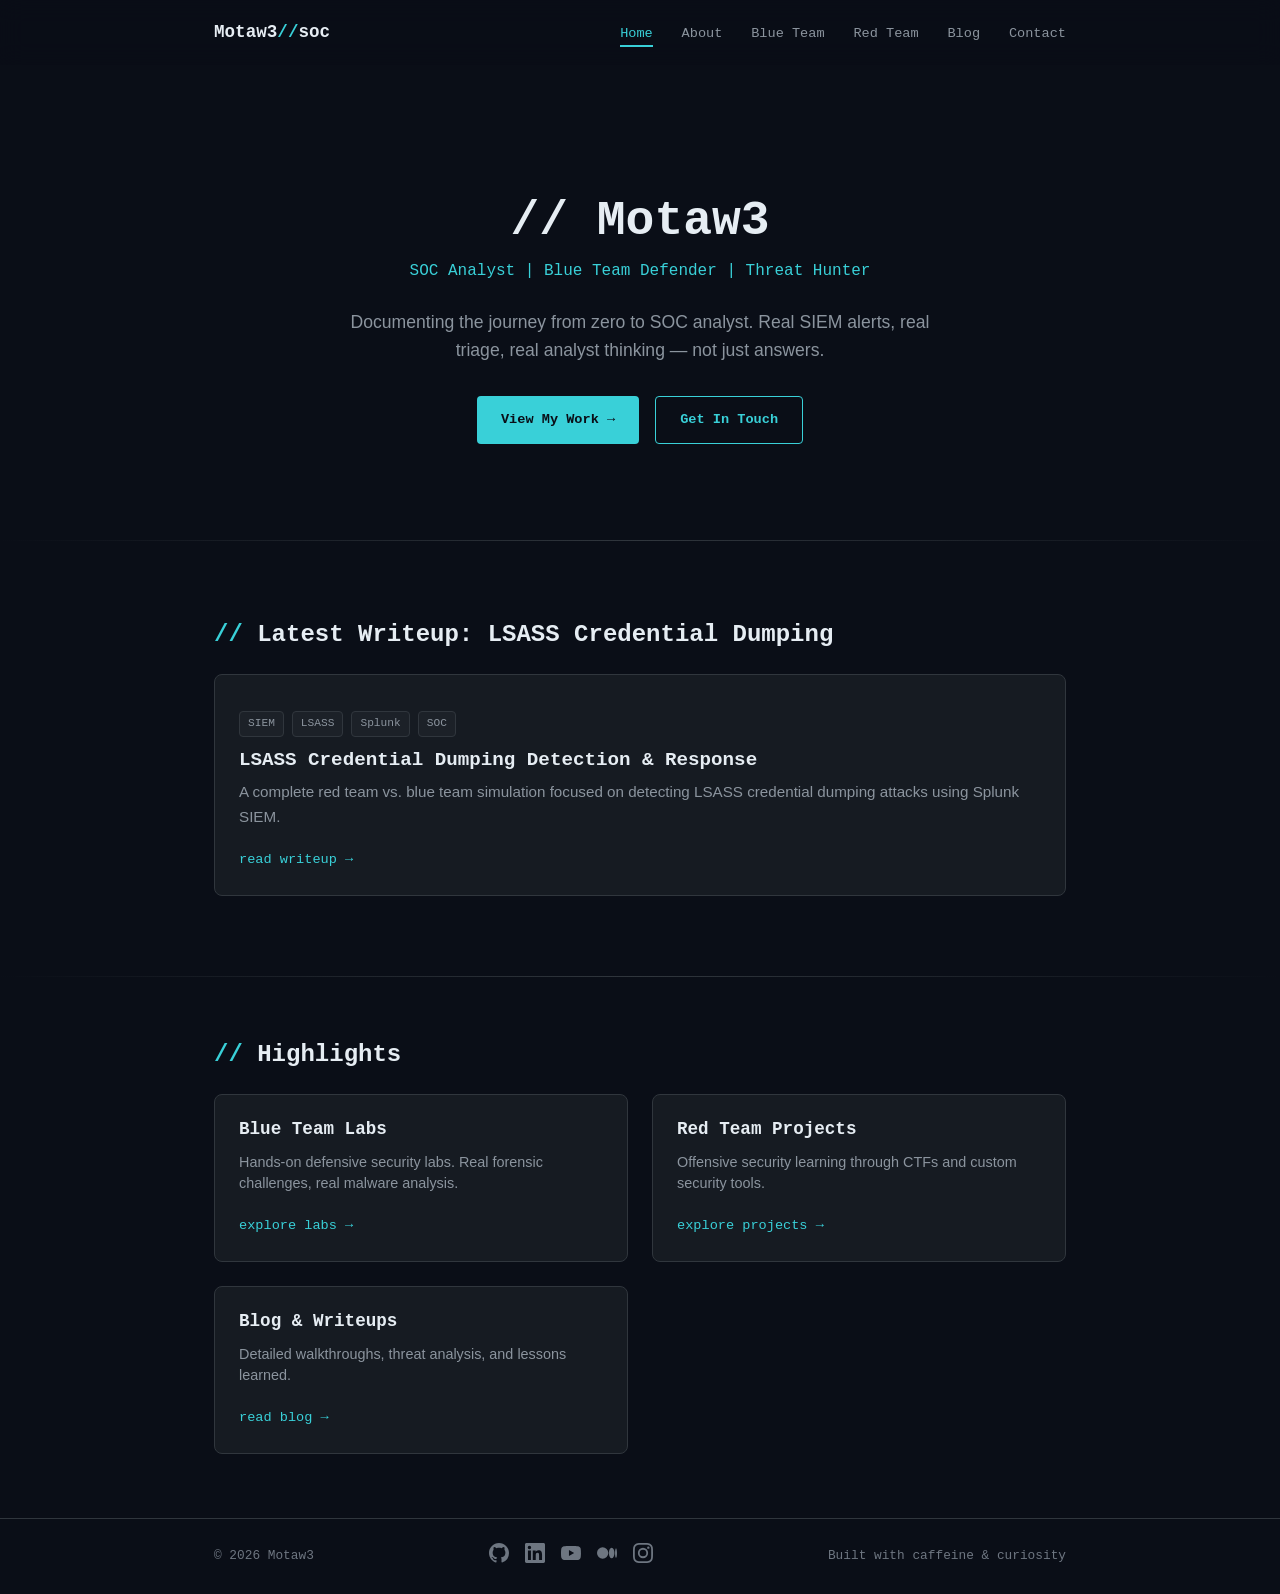
==== index.html @ b0d23095 "Update branding to // Motaw3 and add LSASS write-up" ====
<!DOCTYPE html>
<html lang="en">
<head>
    <meta charset="UTF-8">
    <meta name="viewport" content="width=device-width, initial-scale=1.0">
    <title>// Motaw3 // SOC Analyst</title>
    <meta name="description" content="SOC Analyst portfolio - Daily SIEM alert triage, blue team labs, and cybersecurity writeups.">
    <link rel="stylesheet" href="css/style.css">
    <link rel="icon" href="data:image/svg+xml,<svg xmlns='http://www.w3.org/2000/svg' viewBox='0 0 100 100'><text y='.9em' font-size='90'>🔒</text></svg>">
</head>
<body>
    <nav class="navbar">
        <div class="container">
            <a href="index.html" class="logo">Motaw3<span>//</span>soc</a>
            <div class="hamburger">
                <span></span>
                <span></span>
                <span></span>
            </div>
            <ul class="nav-links">
                <li><a href="index.html" class="active">Home</a></li>
                <li><a href="about.html">About</a></li>
                <li><a href="blue-team.html">Blue Team</a></li>
                <li><a href="red-team.html">Red Team</a></li>
                <li><a href="blog.html">Blog</a></li>
                <li><a href="contact.html">Contact</a></li>
            </ul>
        </div>
    </nav>

    <main>
        <section class="hero">
            <div class="container">
                <h1 class="mono">// Motaw3</h1>
                <p class="subtitle mono">SOC Analyst | Blue Team Defender | Threat Hunter</p>
                <p class="tagline">Documenting the journey from zero to SOC analyst. Real SIEM alerts, real triage, real analyst thinking — not just answers.</p>
                <div class="hero-cta">
                    <a href="blue-team.html" class="btn btn-primary">View My Work →</a>
                    <a href="contact.html" class="btn btn-outline">Get In Touch</a>
                </div>
            </div>
        </section>

        <div class="divider"></div>

        <section class="featured-section">
            <div class="container">
                <h2 class="section-title">Latest Writeup: LSASS Credential Dumping</h2>
                <div class="featured-card">
                    <div class="featured-content">
                        <div class="tags">
                            <span class="tag">SIEM</span>
                            <span class="tag">LSASS</span>
                            <span class="tag">Splunk</span>
                            <span class="tag">SOC</span>
                        </div>
                        <h3>LSASS Credential Dumping Detection & Response</h3>
                        <p>A complete red team vs. blue team simulation focused on detecting LSASS credential dumping attacks using Splunk SIEM.</p>
                        <a href="writeups/blue-team/lsass-dumping.html" class="read-more">read writeup →</a>
                    </div>
                </div>
            </div>
        </section>

        <div class="divider"></div>

        <section style="padding: 2rem 0;">
            <div class="container">
                <h2 class="section-title">Highlights</h2>
                <div class="card-grid">
                    <div class="card">
                        <h3 class="mono">Blue Team Labs</h3>
                        <p>Hands-on defensive security labs. Real forensic challenges, real malware analysis.</p>
                        <a href="blue-team.html" class="read-more">explore labs →</a>
                    </div>
                    <div class="card">
                        <h3 class="mono">Red Team Projects</h3>
                        <p>Offensive security learning through CTFs and custom security tools.</p>
                        <a href="red-team.html" class="read-more">explore projects →</a>
                    </div>
                    <div class="card">
                        <h3 class="mono">Blog & Writeups</h3>
                        <p>Detailed walkthroughs, threat analysis, and lessons learned.</p>
                        <a href="blog.html" class="read-more">read blog →</a>
                    </div>
                </div>
            </div>
        </section>
    </main>

    <footer class="footer">
        <div class="container">
            <span class="footer-text">© 2026 Motaw3</span>
            <div class="social-links">
                <a href="https://github.com/Khaledak74" target="_blank" rel="noopener" aria-label="GitHub">
                    <svg width="20" height="20" viewBox="0 0 24 24" fill="currentColor"><path d="M12 0C5.37 0 0 5.37 0 12c0 5.31 3.435 9.795 8.205 11.385.6.105.825-.255.825-.57 0-.285-.015-1.23-.015-2.235-3.015.555-3.795-.735-4.035-1.41-.135-.345-.72-1.41-1.23-1.695-.42-.225-1.02-.78-.015-.795.945-.015 1.62.87 1.845 1.23 1.08 1.815 2.805 1.305 3.495.99.105-.78.42-1.305.765-1.605-2.67-.3-5.46-1.335-5.46-5.925 0-1.305.465-2.385 1.23-3.225-.12-.3-.54-1.53.12-3.18 0 0 1.005-.315 3.3 1.23.96-.27 1.98-.405 3-.405s2.04.135 3 .405c2.295-1.56 3.3-1.23 3.3-1.23.66 1.65.24 2.88.12 3.18.765.84 1.23 1.905 1.23 3.225 0 4.605-2.805 5.625-5.475 5.925.435.375.81 1.095.81 2.22 0 1.605-.015 2.895-.015 3.3 0 .315.225.69.825.57A12.02 12.02 0 0024 12c0-6.63-5.37-12-12-12z"/></svg>
                </a>
                <a href="https://www.linkedin.com/in/khaled-motawea-0861b1265/" target="_blank" rel="noopener" aria-label="LinkedIn">
                    <svg width="20" height="20" viewBox="0 0 24 24" fill="currentColor"><path d="M20.447 20.452h-3.554v-5.569c0-1.328-.027-3.037-1.852-3.037-1.853 0-2.136 1.445-2.136 2.939v5.667H9.351V9h3.414v1.561h.046c.477-.9 1.637-1.85 3.37-1.85 3.601 0 4.267 2.37 4.267 5.455v6.286zM5.337 7.433a2.062 2.062 0 01-2.063-2.065 2.064 2.064 0 112.063 2.065zm1.782 13.019H3.555V9h3.564v11.452zM22.225 0H1.771C.792 0 0 .774 0 1.729v20.542C0 23.227.792 24 1.771 24h20.451C23.2 24 24 23.227 24 22.271V1.729C24 .774 23.2 0 22.222 0h.003z"/></svg>
                </a>
                <a href="https://www.youtube.com/@Kmotawea" target="_blank" rel="noopener" aria-label="YouTube">
                    <svg width="20" height="20" viewBox="0 0 24 24" fill="currentColor"><path d="M23.498 6.186a3.016 3.016 0 0 0-2.122-2.136C19.505 3.545 12 3.545 12 3.545s-7.505 0-9.377.505A3.017 3.017 0 0 0 .502 6.186C0 8.07 0 12 0 12s0 3.93.502 5.814a3.016 3.016 0 0 0 2.122 2.136c1.871.505 9.376.505 9.376.505s7.505 0 9.377-.505a3.015 3.015 0 0 0 2.122-2.136C24 15.93 24 12 24 12s0-3.93-.502-5.814zM9.545 15.568V8.432L15.818 12l-6.273 3.568z"/></svg>
                </a>
                <a href="https://medium.com/@motaweak226" target="_blank" rel="noopener" aria-label="Medium">
                    <svg width="20" height="20" viewBox="0 0 24 24" fill="currentColor"><path d="M13.54 12a6.8 6.8 0 0 1-6.77 6.82A6.8 6.8 0 0 1 0 12a6.8 6.8 0 0 1 6.77-6.82A6.8 6.8 0 0 1 13.54 12zM20.96 12c0 3.54-1.51 6.42-3.38 6.42s-3.38-2.88-3.38-6.42 1.51-6.42 3.38-6.42 3.38 2.88 3.38 6.42zM24 12c0 3.17-.53 5.75-1.19 5.75s-1.19-2.58-1.19-5.75.53-5.75 1.19-5.75S24 8.83 24 12z"/></svg>
                </a>
                <a href="https://www.instagram.com/kmotawea16" target="_blank" rel="noopener" aria-label="Instagram">
                    <svg width="20" height="20" viewBox="0 0 24 24" fill="currentColor"><path d="M12 2.163c3.204 0 3.584.012 4.85.07 1.17.054 1.805.249 2.227.412.56.216.96.474 1.38.894.42.42.678.82.894 1.38.163.422.358 1.057.412 2.227.058 1.266.07 1.646.07 4.85s-.012 3.584-.07 4.85c-.054 1.17-.249 1.805-.412 2.227-.216.56-.474.96-.894 1.38-.42.42-.82.678-1.38.894-.422.163-1.057.358-2.227.412-1.266.058-1.646.07-4.85.07s-3.584-.012-4.85-.07c-1.17-.054-1.805-.249-2.227-.412-.56-.216-.96-.474-1.38-.894-.42-.42-.678-.82-.894-1.38-.163-.422-.358-1.057-.412-2.227-.058-1.266-.07-1.646-.07-4.85s.012-3.584.07-4.85c.054-1.17.249-1.805.412-2.227.216-.56.474-.96.894-1.38.42-.42.82-.678 1.38-.894.422-.163 1.057-.358 2.227-.412 1.266-.058 1.646-.07 4.85-.07zM12 0C8.741 0 8.333.014 7.053.072 5.775.132 4.905.333 4.14.63c-.789.306-1.459.717-2.126 1.384S.935 3.35.63 4.14C.333 4.905.132 5.775.072 7.053.014 8.333 0 8.741 0 12s.014 3.667.072 4.947c.06 1.277.261 2.148.558 2.913.306.788.717 1.459 1.384 2.126s1.384 1.078 2.126 1.384c.766.296 1.636.499 2.913.558C8.333 23.986 8.741 24 12 24s3.667-.014 4.947-.072c1.277-.06 2.148-.262 2.913-.558.788-.306 1.459-.717 2.126-1.384s1.078-1.384 1.384-2.126c.296-.765.499-1.636.558-2.913.058-1.28.072-1.687.072-4.947s-.014-3.667-.072-4.947c-.06-1.277-.262-2.148-.558-2.913-.306-.788-.717-1.459-1.384-2.126s-1.384-1.078-2.126-1.384c-.765-.296-1.636-.499-2.913-.558C15.667.014 15.259 0 12 0zm0 5.838a6.162 6.162 0 100 12.324 6.162 6.162 0 000-12.324zM12 16a4 4 0 110-8 4 4 0 010 8zm6.406-11.845a1.44 1.44 0 100 2.881 1.44 1.44 0 000-2.881z"/></svg>
                </a>
            </div>
            <span class="footer-text">Built with caffeine & curiosity</span>
        </div>
    </footer>

    <script src="js/main.js"></script>
</body>
</html>
---- css/style.css ----
/* ============================================
   INKSEC-STYLE PORTFOLIO - DARK THEME
   ============================================ */

/* --- CSS Variables --- */
:root {
    --bg-primary: #0a0e17;
    --bg-secondary: #0d1117;
    --bg-card: #161b22;
    --bg-hover: #1c2128;
    --border-color: #30363d;
    --border-light: #21262d;
    --text-primary: #e6edf3;
    --text-secondary: #8b949e;
    --text-muted: #6e7681;
    --accent-cyan: #39d0d8;
    --accent-cyan-hover: #00d4aa;
    --accent-purple: #7c3aed;
    --accent-red: #f85149;
    --accent-green: #3fb950;
    --accent-yellow: #d29922;
    --font-body: -apple-system, BlinkMacSystemFont, "Segoe UI", Roboto, "Helvetica Neue", Arial, sans-serif;
    --font-mono: "JetBrains Mono", "Fira Code", "SF Mono", Monaco, "Cascadia Code", Consolas, monospace;
    --radius: 8px;
    --radius-sm: 4px;
    --transition: all 0.25s cubic-bezier(0.4, 0, 0.2, 1);
    --shadow: 0 4px 12px rgba(0, 0, 0, 0.4);
    --shadow-lg: 0 8px 24px rgba(0, 0, 0, 0.5);
}

/* --- Reset & Base --- */
*, *::before, *::after {
    margin: 0;
    padding: 0;
    box-sizing: border-box;
}

html {
    scroll-behavior: smooth;
    font-size: 16px;
}

body {
    font-family: var(--font-body);
    background-color: var(--bg-primary);
    color: var(--text-primary);
    line-height: 1.6;
    min-height: 100vh;
    display: flex;
    flex-direction: column;
    -webkit-font-smoothing: antialiased;
    -moz-osx-font-smoothing: grayscale;
}

a {
    color: var(--accent-cyan);
    text-decoration: none;
    transition: var(--transition);
}

a:hover {
    color: var(--accent-cyan-hover);
}

img {
    max-width: 100%;
    height: auto;
    display: block;
}

/* --- Typography --- */
h1, h2, h3, h4, h5, h6 {
    font-weight: 700;
    line-height: 1.2;
    color: var(--text-primary);
}

h1 { font-size: 2.5rem; }
h2 { font-size: 1.8rem; }
h3 { font-size: 1.4rem; }
h4 { font-size: 1.1rem; }

p {
    color: var(--text-secondary);
    margin-bottom: 1rem;
}

.mono {
    font-family: var(--font-mono);
}

.section-title {
    font-family: var(--font-mono);
    font-size: 1.5rem;
    margin-bottom: 1.5rem;
    color: var(--text-primary);
}

.section-title::before {
    content: "// ";
    color: var(--accent-cyan);
}

/* --- Layout --- */
.container {
    max-width: 900px;
    margin: 0 auto;
    padding: 0 1.5rem;
    width: 100%;
}

main {
    flex: 1;
    padding: 2rem 0;
}

/* --- Navigation --- */
.navbar {
    position: sticky;
    top: 0;
    z-index: 1000;
    background: rgba(10, 14, 23, 0.85);
    backdrop-filter: blur(12px);
    -webkit-backdrop-filter: blur(12px);
    border-bottom: 1px solid transparent;
    transition: var(--transition);
}

.navbar.scrolled {
    border-bottom-color: var(--border-color);
}

.navbar .container {
    display: flex;
    align-items: center;
    justify-content: space-between;
    height: 64px;
}

.logo {
    font-family: var(--font-mono);
    font-size: 1.1rem;
    font-weight: 600;
    color: var(--text-primary);
}

.logo span {
    color: var(--accent-cyan);
}

.nav-links {
    display: flex;
    gap: 1.8rem;
    list-style: none;
}

.nav-links a {
    font-family: var(--font-mono);
    font-size: 0.85rem;
    color: var(--text-secondary);
    position: relative;
    padding: 0.25rem 0;
}

.nav-links a::after {
    content: '';
    position: absolute;
    bottom: -2px;
    left: 0;
    width: 0;
    height: 2px;
    background: var(--accent-cyan);
    transition: var(--transition);
}

.nav-links a:hover,
.nav-links a.active {
    color: var(--accent-cyan);
}

.nav-links a:hover::after,
.nav-links a.active::after {
    width: 100%;
}

/* Mobile menu */
.hamburger {
    display: none;
    flex-direction: column;
    gap: 5px;
    cursor: pointer;
    padding: 5px;
}

.hamburger span {
    display: block;
    width: 24px;
    height: 2px;
    background: var(--text-primary);
    transition: var(--transition);
}

/* --- Hero Section --- */
.hero {
    padding: 6rem 0 4rem;
    text-align: center;
}

.hero h1 {
    font-family: var(--font-mono);
    font-size: 3rem;
    margin-bottom: 0.5rem;
}

.hero .subtitle {
    font-family: var(--font-mono);
    font-size: 1rem;
    color: var(--accent-cyan);
    margin-bottom: 1.5rem;
}

.hero .tagline {
    font-size: 1.1rem;
    color: var(--text-secondary);
    max-width: 600px;
    margin: 0 auto 2rem;
}

.hero-cta {
    display: flex;
    gap: 1rem;
    justify-content: center;
    flex-wrap: wrap;
}

.btn {
    display: inline-flex;
    align-items: center;
    gap: 0.5rem;
    padding: 0.75rem 1.5rem;
    border-radius: var(--radius-sm);
    font-family: var(--font-mono);
    font-size: 0.85rem;
    font-weight: 600;
    transition: var(--transition);
    cursor: pointer;
    border: none;
}

.btn-primary {
    background: var(--accent-cyan);
    color: var(--bg-primary);
}

.btn-primary:hover {
    background: var(--accent-cyan-hover);
    color: var(--bg-primary);
    transform: translateY(-2px);
    box-shadow: 0 4px 12px rgba(57, 208, 216, 0.3);
}

.btn-outline {
    background: transparent;
    color: var(--accent-cyan);
    border: 1px solid var(--accent-cyan);
}

.btn-outline:hover {
    background: rgba(57, 208, 216, 0.1);
    transform: translateY(-2px);
}

/* --- Cards --- */
.card-grid {
    display: grid;
    grid-template-columns: repeat(auto-fill, minmax(280px, 1fr));
    gap: 1.5rem;
}

.card {
    background: var(--bg-card);
    border: 1px solid var(--border-color);
    border-radius: var(--radius);
    padding: 1.5rem;
    transition: var(--transition);
    position: relative;
    overflow: hidden;
}

.card::before {
    content: '';
    position: absolute;
    top: 0;
    left: 0;
    width: 100%;
    height: 2px;
    background: linear-gradient(90deg, var(--accent-cyan), var(--accent-purple));
    opacity: 0;
    transition: var(--transition);
}

.card:hover {
    border-color: var(--border-light);
    transform: translateY(-4px);
    box-shadow: var(--shadow-lg);
}

.card:hover::before {
    opacity: 1;
}

.card h3 {
    font-family: var(--font-mono);
    font-size: 1.1rem;
    margin-bottom: 0.75rem;
}

.card p {
    font-size: 0.9rem;
    color: var(--text-secondary);
    margin-bottom: 1rem;
    line-height: 1.5;
}

/* --- Badges & Tags --- */
.badge {
    display: inline-flex;
    align-items: center;
    gap: 0.35rem;
    padding: 0.25rem 0.6rem;
    border-radius: 999px;
    font-family: var(--font-mono);
    font-size: 0.7rem;
    font-weight: 600;
    margin-bottom: 0.75rem;
}

.badge-locked {
    background: rgba(248, 81, 73, 0.15);
    color: var(--accent-red);
    border: 1px solid rgba(248, 81, 73, 0.3);
}

.badge-completed {
    background: rgba(63, 185, 80, 0.15);
    color: var(--accent-green);
    border: 1px solid rgba(63, 185, 80, 0.3);
}

.badge-active {
    background: rgba(57, 208, 216, 0.15);
    color: var(--accent-cyan);
    border: 1px solid rgba(57, 208, 216, 0.3);
}

.tags {
    display: flex;
    flex-wrap: wrap;
    gap: 0.5rem;
    margin: 0.75rem 0;
}

.tag {
    font-family: var(--font-mono);
    font-size: 0.7rem;
    padding: 0.2rem 0.5rem;
    background: var(--bg-hover);
    border: 1px solid var(--border-color);
    border-radius: var(--radius-sm);
    color: var(--text-secondary);
}

.tag:hover {
    border-color: var(--accent-purple);
    color: var(--accent-purple);
}

/* --- Links in cards --- */
.card-links {
    display: flex;
    flex-wrap: wrap;
    gap: 1rem;
    margin-top: 1rem;
    font-family: var(--font-mono);
    font-size: 0.8rem;
}

.card-links a {
    color: var(--text-muted);
}

.card-links a:hover {
    color: var(--accent-cyan);
}

.locked-note {
    font-family: var(--font-mono);
    font-size: 0.75rem;
    color: var(--text-muted);
    font-style: italic;
    margin-bottom: 0.75rem;
}

/* --- Featured Section --- */
.featured-section {
    padding: 3rem 0;
}

.featured-card {
    background: var(--bg-card);
    border: 1px solid var(--border-color);
    border-radius: var(--radius);
    overflow: hidden;
    transition: var(--transition);
}

.featured-card:hover {
    border-color: var(--border-light);
    box-shadow: var(--shadow-lg);
}

.featured-video {
    position: relative;
    width: 100%;
    aspect-ratio: 16 / 9;
    background: var(--bg-secondary);
    display: flex;
    align-items: center;
    justify-content: center;
}

.featured-video img {
    width: 100%;
    height: 100%;
    object-fit: cover;
    opacity: 0.7;
}

.play-overlay {
    position: absolute;
    width: 60px;
    height: 60px;
    background: rgba(57, 208, 216, 0.2);
    border: 2px solid var(--accent-cyan);
    border-radius: 50%;
    display: flex;
    align-items: center;
    justify-content: center;
    transition: var(--transition);
}

.play-overlay::after {
    content: '';
    width: 0;
    height: 0;
    border-left: 16px solid var(--accent-cyan);
    border-top: 10px solid transparent;
    border-bottom: 10px solid transparent;
    margin-left: 4px;
}

.featured-card:hover .play-overlay {
    background: rgba(57, 208, 216, 0.4);
    transform: scale(1.1);
}

.featured-content {
    padding: 1.5rem;
}

.featured-content h3 {
    font-family: var(--font-mono);
    font-size: 1.2rem;
    margin-bottom: 0.5rem;
}

.featured-content p {
    font-size: 0.95rem;
    margin-bottom: 1rem;
}

/* --- About Page --- */
.about-section {
    padding: 2rem 0;
}

.about-text {
    font-size: 1.05rem;
    line-height: 1.8;
    color: var(--text-secondary);
    margin-bottom: 2rem;
}

.skills-grid {
    display: grid;
    grid-template-columns: repeat(auto-fill, minmax(200px, 1fr));
    gap: 1rem;
    margin: 1.5rem 0;
}

.skill-item {
    display: flex;
    align-items: center;
    gap: 0.75rem;
    padding: 0.75rem 1rem;
    background: var(--bg-card);
    border: 1px solid var(--border-color);
    border-radius: var(--radius-sm);
    font-family: var(--font-mono);
    font-size: 0.85rem;
    transition: var(--transition);
}

.skill-item:hover {
    border-color: var(--accent-cyan);
    background: var(--bg-hover);
}

.skill-item::before {
    content: '>';
    color: var(--accent-cyan);
    font-weight: bold;
}

.cert-grid {
    display: grid;
    grid-template-columns: repeat(auto-fill, minmax(250px, 1fr));
    gap: 1rem;
    margin: 1.5rem 0;
}

.cert-card {
    background: var(--bg-card);
    border: 1px solid var(--border-color);
    border-radius: var(--radius);
    padding: 1.25rem;
    display: flex;
    align-items: center;
    gap: 1rem;
    transition: var(--transition);
}

.cert-card:hover {
    border-color: var(--accent-cyan);
}

.cert-icon {
    width: 48px;
    height: 48px;
    background: rgba(57, 208, 216, 0.1);
    border-radius: var(--radius-sm);
    display: flex;
    align-items: center;
    justify-content: center;
    font-size: 1.5rem;
    flex-shrink: 0;
}

.cert-info h4 {
    font-size: 0.95rem;
    margin-bottom: 0.25rem;
}

.cert-info span {
    font-family: var(--font-mono);
    font-size: 0.75rem;
    color: var(--text-muted);
}

/* --- Blog Page --- */
.blog-list {
    display: flex;
    flex-direction: column;
    gap: 1.5rem;
}

.blog-item {
    background: var(--bg-card);
    border: 1px solid var(--border-color);
    border-radius: var(--radius);
    padding: 1.5rem;
    transition: var(--transition);
}

.blog-item:hover {
    border-color: var(--border-light);
    transform: translateX(4px);
}

.blog-date {
    font-family: var(--font-mono);
    font-size: 0.8rem;
    color: var(--text-muted);
    margin-bottom: 0.5rem;
}

.blog-item h3 {
    font-family: var(--font-mono);
    font-size: 1.15rem;
    margin-bottom: 0.5rem;
}

.blog-item h3 a {
    color: var(--text-primary);
}

.blog-item h3 a:hover {
    color: var(--accent-cyan);
}

.blog-excerpt {
    font-size: 0.95rem;
    color: var(--text-secondary);
    margin-bottom: 0.75rem;
}

.read-more {
    font-family: var(--font-mono);
    font-size: 0.85rem;
    color: var(--accent-cyan);
}

.read-more:hover {
    text-decoration: underline;
}

/* --- Contact Page --- */
.contact-section {
    padding: 2rem 0;
}

.contact-intro {
    font-size: 1.1rem;
    color: var(--text-secondary);
    margin-bottom: 2rem;
}

.contact-methods {
    display: grid;
    grid-template-columns: repeat(auto-fill, minmax(200px, 1fr));
    gap: 1rem;
    margin-bottom: 2.5rem;
}

.contact-method {
    background: var(--bg-card);
    border: 1px solid var(--border-color);
    border-radius: var(--radius);
    padding: 1.25rem;
    text-align: center;
    transition: var(--transition);
}

.contact-method:hover {
    border-color: var(--accent-cyan);
    transform: translateY(-2px);
}

.contact-method .icon {
    font-size: 1.5rem;
    margin-bottom: 0.5rem;
}

.contact-method h4 {
    font-family: var(--font-mono);
    font-size: 0.9rem;
    margin-bottom: 0.25rem;
}

.contact-method a {
    font-family: var(--font-mono);
    font-size: 0.8rem;
    color: var(--text-muted);
}

.contact-method a:hover {
    color: var(--accent-cyan);
}

/* Contact Form */
.contact-form {
    background: var(--bg-card);
    border: 1px solid var(--border-color);
    border-radius: var(--radius);
    padding: 2rem;
    max-width: 600px;
}

.form-group {
    margin-bottom: 1.25rem;
}

.form-group label {
    display: block;
    font-family: var(--font-mono);
    font-size: 0.85rem;
    color: var(--text-secondary);
    margin-bottom: 0.5rem;
}

.form-group input,
.form-group textarea {
    width: 100%;
    padding: 0.75rem 1rem;
    background: var(--bg-primary);
    border: 1px solid var(--border-color);
    border-radius: var(--radius-sm);
    color: var(--text-primary);
    font-family: var(--font-body);
    font-size: 0.95rem;
    transition: var(--transition);
}

.form-group input:focus,
.form-group textarea:focus {
    outline: none;
    border-color: var(--accent-cyan);
    box-shadow: 0 0 0 3px rgba(57, 208, 216, 0.1);
}

.form-group textarea {
    min-height: 120px;
    resize: vertical;
}

/* --- Footer --- */
.footer {
    border-top: 1px solid var(--border-color);
    padding: 1.5rem 0;
    margin-top: auto;
}

.footer .container {
    display: flex;
    align-items: center;
    justify-content: space-between;
    flex-wrap: wrap;
    gap: 1rem;
}

.footer-text {
    font-family: var(--font-mono);
    font-size: 0.8rem;
    color: var(--text-muted);
}

.social-links {
    display: flex;
    gap: 1rem;
}

.social-links a {
    color: var(--text-muted);
    transition: var(--transition);
}

.social-links a:hover {
    color: var(--accent-cyan);
    transform: translateY(-2px);
}

/* --- Divider --- */
.divider {
    height: 1px;
    background: linear-gradient(90deg, transparent, var(--border-color), transparent);
    margin: 2rem 0;
}

/* --- Scrollbar --- */
::-webkit-scrollbar {
    width: 8px;
}

::-webkit-scrollbar-track {
    background: var(--bg-primary);
}

::-webkit-scrollbar-thumb {
    background: var(--border-color);
    border-radius: 4px;
}

::-webkit-scrollbar-thumb:hover {
    background: var(--text-muted);
}

/* --- Selection --- */
::selection {
    background: rgba(57, 208, 216, 0.3);
    color: var(--text-primary);
}

/* --- Responsive --- */
@media (max-width: 768px) {
    .nav-links {
        display: none;
        position: absolute;
        top: 64px;
        left: 0;
        right: 0;
        background: var(--bg-primary);
        flex-direction: column;
        padding: 1rem 1.5rem;
        border-bottom: 1px solid var(--border-color);
        gap: 1rem;
    }

    .nav-links.active {
        display: flex;
    }

    .hamburger {
        display: flex;
    }

    .hero h1 {
        font-size: 2rem;
    }

    .hero .subtitle {
        font-size: 0.85rem;
    }

    .card-grid {
        grid-template-columns: 1fr;
    }

    .skills-grid,
    .cert-grid,
    .contact-methods {
        grid-template-columns: 1fr;
    }

    .footer .container {
        flex-direction: column;
        text-align: center;
    }
}

@media (max-width: 480px) {
    .container {
        padding: 0 1rem;
    }

    .hero {
        padding: 4rem 0 2rem;
    }

    .hero h1 {
        font-size: 1.6rem;
    }

    .btn {
        width: 100%;
        justify-content: center;
    }
}

/* --- Cyber Enhancements --- */
.contact-icon-link {
    transition: var(--transition);
    padding: 1rem;
    border-radius: var(--radius);
    border: 1px solid transparent;
}

.contact-icon-link:hover {
    background: var(--bg-hover);
    border-color: var(--accent-cyan);
    transform: translateY(-5px);
    box-shadow: 0 0 15px var(--accent-cyan);
}

.post-header {
    text-align: center;
    padding: 4rem 0 2rem;
}

.post-meta {
    color: var(--text-muted);
    font-size: 0.9rem;
    margin-top: 1rem;
}

.post-content h2 {
    margin: 2rem 0 1rem;
    color: var(--accent-cyan);
    font-family: var(--font-mono);
}

.post-content h2::before {
    content: "# ";
}

.post-content p {
    margin-bottom: 1.5rem;
    font-size: 1.05rem;
}

.post-content ul {
    margin-bottom: 1.5rem;
    padding-left: 1.5rem;
    color: var(--text-secondary);
}

.post-content li {
    margin-bottom: 0.5rem;
}

.post-content table {
    width: 100%;
    border-collapse: collapse;
    margin: 2rem 0;
    font-family: var(--font-mono);
    font-size: 0.9rem;
}

.post-content th, .post-content td {
    border: 1px solid var(--border-color);
    padding: 0.75rem;
    text-align: left;
}

.post-content th {
    background: var(--bg-secondary);
    color: var(--accent-cyan);
}

.post-content pre {
    background: #000;
    padding: 1.5rem;
    border-radius: var(--radius);
    border: 1px solid var(--border-color);
    overflow-x: auto;
    margin: 1.5rem 0;
}

.post-content code {
    font-family: var(--font-mono);
    color: var(--accent-green);
}
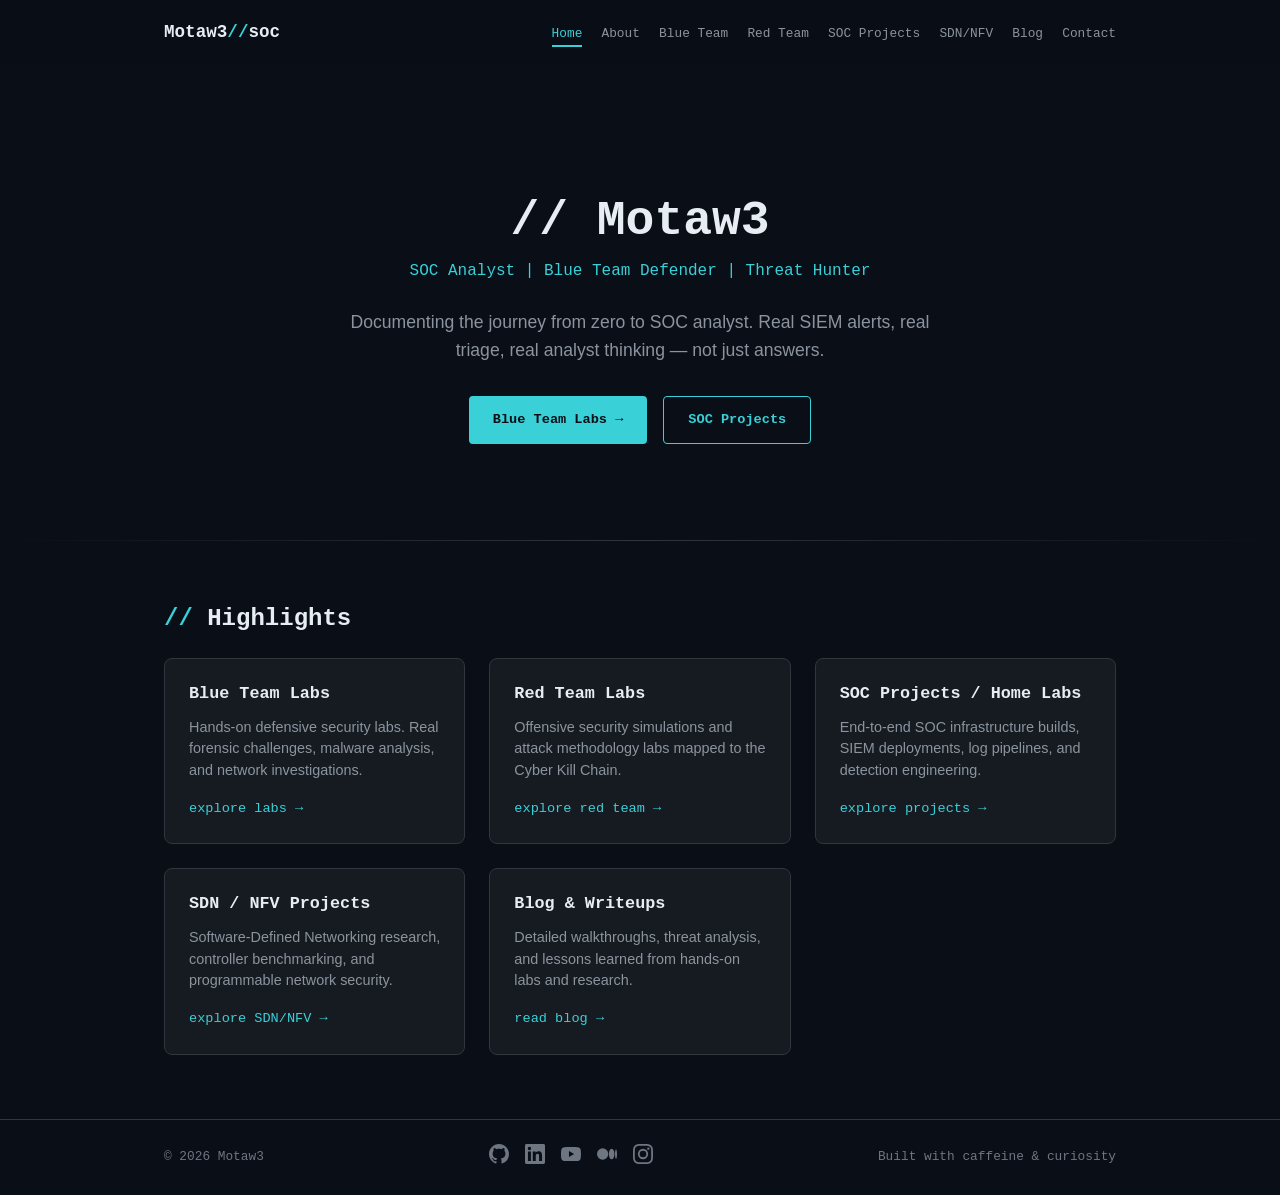
==== commit b483d808: "Add remaining site files: index, about, contact, blog, styles, scripts, SDN-NFV" ====
--- a/index.html
+++ b/index.html
@@ -4,8 +4,8 @@
     <meta charset="UTF-8">
     <meta name="viewport" content="width=device-width, initial-scale=1.0">
     <title>// Motaw3 // SOC Analyst</title>
-    <meta name="description" content="SOC Analyst portfolio - Daily SIEM alert triage, blue team labs, and cybersecurity writeups.">
-    <link rel="stylesheet" href="css/style.css">
+    <meta name="description" content="SOC Analyst portfolio - Blue team labs, red team projects, SOC home labs, SDN/NFV research, and cybersecurity writeups.">
+    <link rel="stylesheet" href="style.css">
     <link rel="icon" href="data:image/svg+xml,<svg xmlns='http://www.w3.org/2000/svg' viewBox='0 0 100 100'><text y='.9em' font-size='90'>🔒</text></svg>">
 </head>
 <body>
@@ -18,10 +18,12 @@
                 <span></span>
             </div>
             <ul class="nav-links">
-                <li><a href="index.html" class="active">Home</a></li>
+                <li><a href="index.html">Home</a></li>
                 <li><a href="about.html">About</a></li>
                 <li><a href="blue-team.html">Blue Team</a></li>
                 <li><a href="red-team.html">Red Team</a></li>
+                <li><a href="soc-projects.html">SOC Projects</a></li>
+                <li><a href="sdn-nfv.html">SDN/NFV</a></li>
                 <li><a href="blog.html">Blog</a></li>
                 <li><a href="contact.html">Contact</a></li>
             </ul>
@@ -35,29 +37,8 @@
                 <p class="subtitle mono">SOC Analyst | Blue Team Defender | Threat Hunter</p>
                 <p class="tagline">Documenting the journey from zero to SOC analyst. Real SIEM alerts, real triage, real analyst thinking — not just answers.</p>
                 <div class="hero-cta">
-                    <a href="blue-team.html" class="btn btn-primary">View My Work →</a>
-                    <a href="contact.html" class="btn btn-outline">Get In Touch</a>
-                </div>
-            </div>
-        </section>
-
-        <div class="divider"></div>
-
-        <section class="featured-section">
-            <div class="container">
-                <h2 class="section-title">Latest Writeup: LSASS Credential Dumping</h2>
-                <div class="featured-card">
-                    <div class="featured-content">
-                        <div class="tags">
-                            <span class="tag">SIEM</span>
-                            <span class="tag">LSASS</span>
-                            <span class="tag">Splunk</span>
-                            <span class="tag">SOC</span>
-                        </div>
-                        <h3>LSASS Credential Dumping Detection & Response</h3>
-                        <p>A complete red team vs. blue team simulation focused on detecting LSASS credential dumping attacks using Splunk SIEM.</p>
-                        <a href="writeups/blue-team/lsass-dumping.html" class="read-more">read writeup →</a>
-                    </div>
+                    <a href="blue-team.html" class="btn btn-primary">Blue Team Labs →</a>
+                    <a href="soc-projects.html" class="btn btn-outline">SOC Projects</a>
                 </div>
             </div>
         </section>
@@ -70,17 +51,27 @@
                 <div class="card-grid">
                     <div class="card">
                         <h3 class="mono">Blue Team Labs</h3>
-                        <p>Hands-on defensive security labs. Real forensic challenges, real malware analysis.</p>
+                        <p>Hands-on defensive security labs. Real forensic challenges, malware analysis, and network investigations.</p>
                         <a href="blue-team.html" class="read-more">explore labs →</a>
                     </div>
                     <div class="card">
-                        <h3 class="mono">Red Team Projects</h3>
-                        <p>Offensive security learning through CTFs and custom security tools.</p>
-                        <a href="red-team.html" class="read-more">explore projects →</a>
+                        <h3 class="mono">Red Team Labs</h3>
+                        <p>Offensive security simulations and attack methodology labs mapped to the Cyber Kill Chain.</p>
+                        <a href="red-team.html" class="read-more">explore red team →</a>
+                    </div>
+                    <div class="card">
+                        <h3 class="mono">SOC Projects / Home Labs</h3>
+                        <p>End-to-end SOC infrastructure builds, SIEM deployments, log pipelines, and detection engineering.</p>
+                        <a href="soc-projects.html" class="read-more">explore projects →</a>
+                    </div>
+                    <div class="card">
+                        <h3 class="mono">SDN / NFV Projects</h3>
+                        <p>Software-Defined Networking research, controller benchmarking, and programmable network security.</p>
+                        <a href="sdn-nfv.html" class="read-more">explore SDN/NFV →</a>
                     </div>
                     <div class="card">
                         <h3 class="mono">Blog & Writeups</h3>
-                        <p>Detailed walkthroughs, threat analysis, and lessons learned.</p>
+                        <p>Detailed walkthroughs, threat analysis, and lessons learned from hands-on labs and research.</p>
                         <a href="blog.html" class="read-more">read blog →</a>
                     </div>
                 </div>
@@ -112,6 +103,6 @@
         </div>
     </footer>
 
-    <script src="js/main.js"></script>
+    <script src="main.js"></script>
 </body>
-</html>
+</html>
--- a/style.css
+++ b/style.css
@@ -0,0 +1,1074 @@
+/* ============================================
+   INKSEC-STYLE PORTFOLIO - DARK THEME
+   ============================================ */
+
+/* --- CSS Variables --- */
+:root {
+    --bg-primary: #0a0e17;
+    --bg-secondary: #0d1117;
+    --bg-card: #161b22;
+    --bg-hover: #1c2128;
+    --border-color: #30363d;
+    --border-light: #21262d;
+    --text-primary: #e6edf3;
+    --text-secondary: #8b949e;
+    --text-muted: #6e7681;
+    --accent-cyan: #39d0d8;
+    --accent-cyan-hover: #00d4aa;
+    --accent-purple: #7c3aed;
+    --accent-red: #f85149;
+    --accent-red-glow: rgba(248, 81, 73, 0.3);
+    --accent-green: #3fb950;
+    --accent-yellow: #d29922;
+    --font-body: -apple-system, BlinkMacSystemFont, "Segoe UI", Roboto, "Helvetica Neue", Arial, sans-serif;
+    --font-mono: "JetBrains Mono", "Fira Code", "SF Mono", Monaco, "Cascadia Code", Consolas, monospace;
+    --radius: 8px;
+    --radius-sm: 4px;
+    --transition: all 0.25s cubic-bezier(0.4, 0, 0.2, 1);
+    --shadow: 0 4px 12px rgba(0, 0, 0, 0.4);
+    --shadow-lg: 0 8px 24px rgba(0, 0, 0, 0.5);
+}
+
+/* --- Reset & Base --- */
+*, *::before, *::after {
+    margin: 0;
+    padding: 0;
+    box-sizing: border-box;
+}
+
+html {
+    scroll-behavior: smooth;
+    font-size: 16px;
+}
+
+body {
+    font-family: var(--font-body);
+    background-color: var(--bg-primary);
+    color: var(--text-primary);
+    line-height: 1.6;
+    min-height: 100vh;
+    display: flex;
+    flex-direction: column;
+    -webkit-font-smoothing: antialiased;
+    -moz-osx-font-smoothing: grayscale;
+}
+
+a {
+    color: var(--accent-cyan);
+    text-decoration: none;
+    transition: var(--transition);
+}
+
+a:hover {
+    color: var(--accent-cyan-hover);
+}
+
+img {
+    max-width: 100%;
+    height: auto;
+    display: block;
+}
+
+/* --- Typography --- */
+h1, h2, h3, h4, h5, h6 {
+    font-weight: 700;
+    line-height: 1.2;
+    color: var(--text-primary);
+}
+
+h1 { font-size: 2.5rem; }
+h2 { font-size: 1.8rem; }
+h3 { font-size: 1.4rem; }
+h4 { font-size: 1.1rem; }
+
+p {
+    color: var(--text-secondary);
+    margin-bottom: 1rem;
+}
+
+.mono {
+    font-family: var(--font-mono);
+}
+
+.section-title {
+    font-family: var(--font-mono);
+    font-size: 1.5rem;
+    margin-bottom: 1.5rem;
+    color: var(--text-primary);
+}
+
+.section-title::before {
+    content: "// ";
+    color: var(--accent-cyan);
+}
+
+/* --- Layout --- */
+.container {
+    max-width: 1000px;
+    margin: 0 auto;
+    padding: 0 1.5rem;
+    width: 100%;
+}
+
+main {
+    flex: 1;
+    padding: 2rem 0;
+}
+
+/* --- Navigation --- */
+.navbar {
+    position: sticky;
+    top: 0;
+    z-index: 1000;
+    background: rgba(10, 14, 23, 0.95);
+    backdrop-filter: blur(12px);
+    -webkit-backdrop-filter: blur(12px);
+    border-bottom: 1px solid transparent;
+    transition: var(--transition);
+}
+
+.navbar.scrolled {
+    border-bottom-color: var(--border-color);
+}
+
+.navbar .container {
+    display: flex;
+    align-items: center;
+    justify-content: space-between;
+    height: 64px;
+}
+
+.logo {
+    font-family: var(--font-mono);
+    font-size: 1.1rem;
+    font-weight: 600;
+    color: var(--text-primary);
+    white-space: nowrap;
+}
+
+.logo span {
+    color: var(--accent-cyan);
+}
+
+.nav-links {
+    display: flex;
+    gap: 1.2rem;
+    list-style: none;
+}
+
+.nav-links a {
+    font-family: var(--font-mono);
+    font-size: 0.8rem;
+    color: var(--text-secondary);
+    position: relative;
+    padding: 0.25rem 0;
+    white-space: nowrap;
+}
+
+.nav-links a::after {
+    content: '';
+    position: absolute;
+    bottom: -2px;
+    left: 0;
+    width: 0;
+    height: 2px;
+    background: var(--accent-cyan);
+    transition: var(--transition);
+}
+
+.nav-links a:hover,
+.nav-links a.active {
+    color: var(--accent-cyan);
+}
+
+.nav-links a:hover::after,
+.nav-links a.active::after {
+    width: 100%;
+}
+
+/* Mobile menu */
+.hamburger {
+    display: none;
+    flex-direction: column;
+    gap: 5px;
+    cursor: pointer;
+    padding: 5px;
+}
+
+.hamburger span {
+    display: block;
+    width: 24px;
+    height: 2px;
+    background: var(--text-primary);
+    transition: var(--transition);
+}
+
+/* --- Hero Section --- */
+.hero {
+    padding: 6rem 0 4rem;
+    text-align: center;
+}
+
+.hero h1 {
+    font-family: var(--font-mono);
+    font-size: 3rem;
+    margin-bottom: 0.5rem;
+}
+
+.hero .subtitle {
+    font-family: var(--font-mono);
+    font-size: 1rem;
+    color: var(--accent-cyan);
+    margin-bottom: 1.5rem;
+}
+
+.hero .tagline {
+    font-size: 1.1rem;
+    color: var(--text-secondary);
+    max-width: 600px;
+    margin: 0 auto 2rem;
+}
+
+.hero-cta {
+    display: flex;
+    gap: 1rem;
+    justify-content: center;
+    flex-wrap: wrap;
+}
+
+.btn {
+    display: inline-flex;
+    align-items: center;
+    gap: 0.5rem;
+    padding: 0.75rem 1.5rem;
+    border-radius: var(--radius-sm);
+    font-family: var(--font-mono);
+    font-size: 0.85rem;
+    font-weight: 600;
+    transition: var(--transition);
+    cursor: pointer;
+    border: none;
+}
+
+.btn-primary {
+    background: var(--accent-cyan);
+    color: var(--bg-primary);
+}
+
+.btn-primary:hover {
+    background: var(--accent-cyan-hover);
+    color: var(--bg-primary);
+    transform: translateY(-2px);
+    box-shadow: 0 4px 12px rgba(57, 208, 216, 0.3);
+}
+
+.btn-outline {
+    background: transparent;
+    color: var(--accent-cyan);
+    border: 1px solid var(--accent-cyan);
+}
+
+.btn-outline:hover {
+    background: rgba(57, 208, 216, 0.1);
+    transform: translateY(-2px);
+}
+
+.btn-red {
+    background: var(--accent-red);
+    color: #fff;
+}
+
+.btn-red:hover {
+    background: #ff6b6b;
+    transform: translateY(-2px);
+    box-shadow: 0 4px 12px var(--accent-red-glow);
+}
+
+.btn-outline-red {
+    background: transparent;
+    color: var(--accent-red);
+    border: 1px solid var(--accent-red);
+}
+
+.btn-outline-red:hover {
+    background: rgba(248, 81, 73, 0.1);
+    transform: translateY(-2px);
+}
+
+/* --- Cards --- */
+.card-grid {
+    display: grid;
+    grid-template-columns: repeat(auto-fill, minmax(300px, 1fr));
+    gap: 1.5rem;
+}
+
+.card {
+    background: var(--bg-card);
+    border: 1px solid var(--border-color);
+    border-radius: var(--radius);
+    padding: 1.5rem;
+    transition: var(--transition);
+    position: relative;
+    overflow: hidden;
+    display: flex;
+    flex-direction: column;
+}
+
+.card::before {
+    content: '';
+    position: absolute;
+    top: 0;
+    left: 0;
+    width: 100%;
+    height: 2px;
+    background: linear-gradient(90deg, var(--accent-cyan), var(--accent-purple));
+    opacity: 0;
+    transition: var(--transition);
+}
+
+.card:hover {
+    border-color: var(--border-light);
+    transform: translateY(-4px);
+    box-shadow: var(--shadow-lg);
+}
+
+.card:hover::before {
+    opacity: 1;
+}
+
+.card h3 {
+    font-family: var(--font-mono);
+    font-size: 1.05rem;
+    margin-bottom: 0.75rem;
+    line-height: 1.3;
+}
+
+.card p {
+    font-size: 0.9rem;
+    color: var(--text-secondary);
+    margin-bottom: 1rem;
+    line-height: 1.5;
+    flex-grow: 1;
+}
+
+.card .lesson {
+    font-size: 0.8rem;
+    color: var(--text-muted);
+    font-style: italic;
+    margin-top: auto;
+    padding-top: 0.75rem;
+    border-top: 1px solid var(--border-color);
+    margin-bottom: 0.75rem;
+}
+
+.card .lesson::before {
+    content: "💡 Lesson: ";
+    color: var(--accent-yellow);
+    font-style: normal;
+    font-weight: 600;
+}
+
+/* --- Red Team Card --- */
+.card-red {
+    border-color: rgba(248, 81, 73, 0.3);
+}
+
+.card-red::before {
+    background: linear-gradient(90deg, var(--accent-red), #ff6b6b);
+}
+
+.card-red:hover {
+    border-color: rgba(248, 81, 73, 0.6);
+    box-shadow: 0 8px 24px rgba(248, 81, 73, 0.15);
+}
+
+.card-red .tag:hover {
+    border-color: var(--accent-red);
+    color: var(--accent-red);
+}
+
+/* --- Badges & Tags --- */
+.badge {
+    display: inline-flex;
+    align-items: center;
+    gap: 0.35rem;
+    padding: 0.25rem 0.6rem;
+    border-radius: 999px;
+    font-family: var(--font-mono);
+    font-size: 0.7rem;
+    font-weight: 600;
+    margin-bottom: 0.75rem;
+}
+
+.badge-locked {
+    background: rgba(248, 81, 73, 0.15);
+    color: var(--accent-red);
+    border: 1px solid rgba(248, 81, 73, 0.3);
+}
+
+.badge-completed {
+    background: rgba(63, 185, 80, 0.15);
+    color: var(--accent-green);
+    border: 1px solid rgba(63, 185, 80, 0.3);
+}
+
+.badge-active {
+    background: rgba(57, 208, 216, 0.15);
+    color: var(--accent-cyan);
+    border: 1px solid rgba(57, 208, 216, 0.3);
+}
+
+.tags {
+    display: flex;
+    flex-wrap: wrap;
+    gap: 0.5rem;
+    margin: 0.75rem 0;
+}
+
+.tag {
+    font-family: var(--font-mono);
+    font-size: 0.7rem;
+    padding: 0.2rem 0.5rem;
+    background: var(--bg-hover);
+    border: 1px solid var(--border-color);
+    border-radius: var(--radius-sm);
+    color: var(--text-secondary);
+}
+
+.tag:hover {
+    border-color: var(--accent-purple);
+    color: var(--accent-purple);
+}
+
+/* --- Links in cards --- */
+.card-links {
+    display: flex;
+    flex-wrap: wrap;
+    gap: 1rem;
+    margin-top: 1rem;
+    font-family: var(--font-mono);
+    font-size: 0.8rem;
+}
+
+.card-links a {
+    color: var(--text-muted);
+}
+
+.card-links a:hover {
+    color: var(--accent-cyan);
+}
+
+.locked-note {
+    font-family: var(--font-mono);
+    font-size: 0.75rem;
+    color: var(--text-muted);
+    font-style: italic;
+    margin-bottom: 0.75rem;
+}
+
+/* --- Featured Section --- */
+.featured-section {
+    padding: 3rem 0;
+}
+
+.featured-card {
+    background: var(--bg-card);
+    border: 1px solid var(--border-color);
+    border-radius: var(--radius);
+    overflow: hidden;
+    transition: var(--transition);
+}
+
+.featured-card:hover {
+    border-color: var(--border-light);
+    box-shadow: var(--shadow-lg);
+}
+
+.featured-video {
+    position: relative;
+    width: 100%;
+    aspect-ratio: 16 / 9;
+    background: var(--bg-secondary);
+    display: flex;
+    align-items: center;
+    justify-content: center;
+}
+
+.featured-video img {
+    width: 100%;
+    height: 100%;
+    object-fit: cover;
+    opacity: 0.7;
+}
+
+.play-overlay {
+    position: absolute;
+    width: 60px;
+    height: 60px;
+    background: rgba(57, 208, 216, 0.2);
+    border: 2px solid var(--accent-cyan);
+    border-radius: 50%;
+    display: flex;
+    align-items: center;
+    justify-content: center;
+    transition: var(--transition);
+}
+
+.play-overlay::after {
+    content: '';
+    width: 0;
+    height: 0;
+    border-left: 16px solid var(--accent-cyan);
+    border-top: 10px solid transparent;
+    border-bottom: 10px solid transparent;
+    margin-left: 4px;
+}
+
+.featured-card:hover .play-overlay {
+    background: rgba(57, 208, 216, 0.4);
+    transform: scale(1.1);
+}
+
+.featured-content {
+    padding: 1.5rem;
+}
+
+.featured-content h3 {
+    font-family: var(--font-mono);
+    font-size: 1.2rem;
+    margin-bottom: 0.5rem;
+}
+
+.featured-content p {
+    font-size: 0.95rem;
+    margin-bottom: 1rem;
+}
+
+/* --- Red Team Section --- */
+.red-team-hero {
+    text-align: center;
+    padding: 5rem 0 3rem;
+    position: relative;
+}
+
+.red-team-hero::before {
+    content: '';
+    position: absolute;
+    top: 0;
+    left: 50%;
+    transform: translateX(-50%);
+    width: 200px;
+    height: 2px;
+    background: linear-gradient(90deg, transparent, var(--accent-red), transparent);
+}
+
+.red-team-hero h1 {
+    font-family: var(--font-mono);
+    font-size: 2.8rem;
+    color: var(--accent-red);
+    margin-bottom: 0.5rem;
+    text-shadow: 0 0 20px rgba(248, 81, 73, 0.3);
+}
+
+.red-team-hero .subtitle {
+    font-family: var(--font-mono);
+    font-size: 1rem;
+    color: var(--accent-red);
+    opacity: 0.8;
+    margin-bottom: 1.5rem;
+}
+
+.red-team-hero .tagline {
+    font-size: 1.1rem;
+    color: var(--text-secondary);
+    max-width: 600px;
+    margin: 0 auto 2rem;
+}
+
+.red-section-title::before {
+    content: "// ";
+    color: var(--accent-red);
+}
+
+.red-section-title {
+    font-family: var(--font-mono);
+    font-size: 1.5rem;
+    margin-bottom: 1.5rem;
+    color: var(--text-primary);
+}
+
+/* --- About Page --- */
+.about-section {
+    padding: 2rem 0;
+}
+
+.about-text {
+    font-size: 1.05rem;
+    line-height: 1.8;
+    color: var(--text-secondary);
+    margin-bottom: 2rem;
+}
+
+.skills-grid {
+    display: grid;
+    grid-template-columns: repeat(auto-fill, minmax(200px, 1fr));
+    gap: 1rem;
+    margin: 1.5rem 0;
+}
+
+.skill-item {
+    display: flex;
+    align-items: center;
+    gap: 0.75rem;
+    padding: 0.75rem 1rem;
+    background: var(--bg-card);
+    border: 1px solid var(--border-color);
+    border-radius: var(--radius-sm);
+    font-family: var(--font-mono);
+    font-size: 0.85rem;
+    transition: var(--transition);
+}
+
+.skill-item:hover {
+    border-color: var(--accent-cyan);
+    background: var(--bg-hover);
+}
+
+.skill-item::before {
+    content: '>';
+    color: var(--accent-cyan);
+    font-weight: bold;
+}
+
+.cert-grid {
+    display: grid;
+    grid-template-columns: repeat(auto-fill, minmax(250px, 1fr));
+    gap: 1rem;
+    margin: 1.5rem 0;
+}
+
+.cert-card {
+    background: var(--bg-card);
+    border: 1px solid var(--border-color);
+    border-radius: var(--radius);
+    padding: 1.25rem;
+    display: flex;
+    align-items: center;
+    gap: 1rem;
+    transition: var(--transition);
+}
+
+.cert-card:hover {
+    border-color: var(--accent-cyan);
+}
+
+.cert-icon {
+    width: 48px;
+    height: 48px;
+    background: rgba(57, 208, 216, 0.1);
+    border-radius: var(--radius-sm);
+    display: flex;
+    align-items: center;
+    justify-content: center;
+    font-size: 1.5rem;
+    flex-shrink: 0;
+}
+
+.cert-info h4 {
+    font-size: 0.95rem;
+    margin-bottom: 0.25rem;
+}
+
+.cert-info span {
+    font-family: var(--font-mono);
+    font-size: 0.75rem;
+    color: var(--text-muted);
+}
+
+/* --- Blog Page --- */
+.blog-list {
+    display: flex;
+    flex-direction: column;
+    gap: 1.5rem;
+}
+
+.blog-item {
+    background: var(--bg-card);
+    border: 1px solid var(--border-color);
+    border-radius: var(--radius);
+    padding: 1.5rem;
+    transition: var(--transition);
+}
+
+.blog-item:hover {
+    border-color: var(--border-light);
+    transform: translateX(4px);
+}
+
+.blog-date {
+    font-family: var(--font-mono);
+    font-size: 0.8rem;
+    color: var(--text-muted);
+    margin-bottom: 0.5rem;
+}
+
+.blog-item h3 {
+    font-family: var(--font-mono);
+    font-size: 1.15rem;
+    margin-bottom: 0.5rem;
+}
+
+.blog-item h3 a {
+    color: var(--text-primary);
+}
+
+.blog-item h3 a:hover {
+    color: var(--accent-cyan);
+}
+
+.blog-excerpt {
+    font-size: 0.95rem;
+    color: var(--text-secondary);
+    margin-bottom: 0.75rem;
+}
+
+.read-more {
+    font-family: var(--font-mono);
+    font-size: 0.85rem;
+    color: var(--accent-cyan);
+}
+
+.read-more:hover {
+    text-decoration: underline;
+}
+
+.read-more-red {
+    color: var(--accent-red);
+}
+
+.read-more-red:hover {
+    color: #ff6b6b;
+}
+
+/* --- Contact Page --- */
+.contact-section {
+    padding: 2rem 0;
+}
+
+.contact-hero {
+    text-align: center;
+    padding: 4rem 0 2rem;
+}
+
+.contact-hero h1 {
+    font-family: var(--font-mono);
+    font-size: 2.5rem;
+    margin-bottom: 0.5rem;
+}
+
+.contact-hero .subtitle {
+    font-family: var(--font-mono);
+    font-size: 1rem;
+    color: var(--accent-cyan);
+    margin-bottom: 1rem;
+}
+
+.contact-hero p {
+    font-size: 1.1rem;
+    color: var(--text-secondary);
+    max-width: 500px;
+    margin: 0 auto 2rem;
+}
+
+.contact-grid {
+    display: grid;
+    grid-template-columns: repeat(auto-fill, minmax(280px, 1fr));
+    gap: 1.5rem;
+    margin: 2rem 0;
+}
+
+.contact-card {
+    background: var(--bg-card);
+    border: 1px solid var(--border-color);
+    border-radius: var(--radius);
+    padding: 2rem;
+    text-align: center;
+    transition: var(--transition);
+    display: flex;
+    flex-direction: column;
+    align-items: center;
+}
+
+.contact-card:hover {
+    border-color: var(--accent-cyan);
+    transform: translateY(-4px);
+    box-shadow: var(--shadow-lg);
+}
+
+.contact-card .icon {
+    font-size: 2.5rem;
+    margin-bottom: 1rem;
+}
+
+.contact-card h3 {
+    font-family: var(--font-mono);
+    font-size: 1rem;
+    margin-bottom: 0.5rem;
+}
+
+.contact-card p {
+    font-size: 0.85rem;
+    color: var(--text-muted);
+    margin-bottom: 1rem;
+}
+
+.contact-card a {
+    font-family: var(--font-mono);
+    font-size: 0.8rem;
+    color: var(--text-muted);
+    word-break: break-all;
+}
+
+.contact-card a:hover {
+    color: var(--accent-cyan);
+}
+
+/* --- Footer --- */
+.footer {
+    border-top: 1px solid var(--border-color);
+    padding: 1.5rem 0;
+    margin-top: auto;
+}
+
+.footer .container {
+    display: flex;
+    align-items: center;
+    justify-content: space-between;
+    flex-wrap: wrap;
+    gap: 1rem;
+}
+
+.footer-text {
+    font-family: var(--font-mono);
+    font-size: 0.8rem;
+    color: var(--text-muted);
+}
+
+.social-links {
+    display: flex;
+    gap: 1rem;
+}
+
+.social-links a {
+    color: var(--text-muted);
+    transition: var(--transition);
+}
+
+.social-links a:hover {
+    color: var(--accent-cyan);
+    transform: translateY(-2px);
+}
+
+/* --- Divider --- */
+.divider {
+    height: 1px;
+    background: linear-gradient(90deg, transparent, var(--border-color), transparent);
+    margin: 2rem 0;
+}
+
+/* --- Scrollbar --- */
+::-webkit-scrollbar {
+    width: 8px;
+}
+
+::-webkit-scrollbar-track {
+    background: var(--bg-primary);
+}
+
+::-webkit-scrollbar-thumb {
+    background: var(--border-color);
+    border-radius: 4px;
+}
+
+::-webkit-scrollbar-thumb:hover {
+    background: var(--text-muted);
+}
+
+/* --- Selection --- */
+::selection {
+    background: rgba(57, 208, 216, 0.3);
+    color: var(--text-primary);
+}
+
+/* --- Responsive --- */
+@media (max-width: 768px) {
+    .nav-links {
+        display: none;
+        position: absolute;
+        top: 64px;
+        left: 0;
+        right: 0;
+        background: var(--bg-primary);
+        flex-direction: column;
+        padding: 1rem 1.5rem;
+        border-bottom: 1px solid var(--border-color);
+        gap: 1rem;
+    }
+
+    .nav-links.active {
+        display: flex;
+    }
+
+    .hamburger {
+        display: flex;
+    }
+
+    .hero h1 {
+        font-size: 2rem;
+    }
+
+    .hero .subtitle {
+        font-size: 0.85rem;
+    }
+
+    .card-grid {
+        grid-template-columns: 1fr;
+    }
+
+    .skills-grid,
+    .cert-grid,
+    .contact-grid {
+        grid-template-columns: 1fr;
+    }
+
+    .footer .container {
+        flex-direction: column;
+        text-align: center;
+    }
+
+    .red-team-hero h1 {
+        font-size: 2rem;
+    }
+}
+
+@media (max-width: 480px) {
+    .container {
+        padding: 0 1rem;
+    }
+
+    .hero {
+        padding: 4rem 0 2rem;
+    }
+
+    .hero h1 {
+        font-size: 1.6rem;
+    }
+
+    .btn {
+        width: 100%;
+        justify-content: center;
+    }
+}
+
+/* --- Cyber Enhancements --- */
+.contact-icon-link {
+    transition: var(--transition);
+    padding: 1rem;
+    border-radius: var(--radius);
+    border: 1px solid transparent;
+}
+
+.contact-icon-link:hover {
+    background: var(--bg-hover);
+    border-color: var(--accent-cyan);
+    transform: translateY(-5px);
+    box-shadow: 0 0 15px var(--accent-cyan);
+}
+
+.post-header {
+    text-align: center;
+    padding: 4rem 0 2rem;
+}
+
+.post-meta {
+    color: var(--text-muted);
+    font-size: 0.9rem;
+    margin-top: 1rem;
+}
+
+.post-content h2 {
+    margin: 2rem 0 1rem;
+    color: var(--accent-cyan);
+    font-family: var(--font-mono);
+}
+
+.post-content h2::before {
+    content: "# ";
+}
+
+.post-content p {
+    margin-bottom: 1.5rem;
+    font-size: 1.05rem;
+}
+
+.post-content ul {
+    margin-bottom: 1.5rem;
+    padding-left: 1.5rem;
+    color: var(--text-secondary);
+}
+
+.post-content li {
+    margin-bottom: 0.5rem;
+}
+
+.post-content table {
+    width: 100%;
+    border-collapse: collapse;
+    margin: 2rem 0;
+    font-family: var(--font-mono);
+    font-size: 0.9rem;
+}
+
+.post-content th, .post-content td {
+    border: 1px solid var(--border-color);
+    padding: 0.75rem;
+    text-align: left;
+}
+
+.post-content th {
+    background: var(--bg-secondary);
+    color: var(--accent-cyan);
+}
+
+.post-content pre {
+    background: #000;
+    padding: 1.5rem;
+    border-radius: var(--radius);
+    border: 1px solid var(--border-color);
+    overflow-x: auto;
+    margin: 1.5rem 0;
+}
+
+.post-content code {
+    font-family: var(--font-mono);
+    color: var(--accent-green);
+}
+
+/* Page header for subpages */
+.page-header {
+    padding: 4rem 0 2rem;
+    text-align: center;
+}
+
+.page-header h1 {
+    font-family: var(--font-mono);
+    font-size: 2rem;
+    margin-bottom: 0.5rem;
+}
+
+.page-header p {
+    font-size: 1rem;
+    color: var(--text-secondary);
+    max-width: 600px;
+    margin: 0 auto;
+}
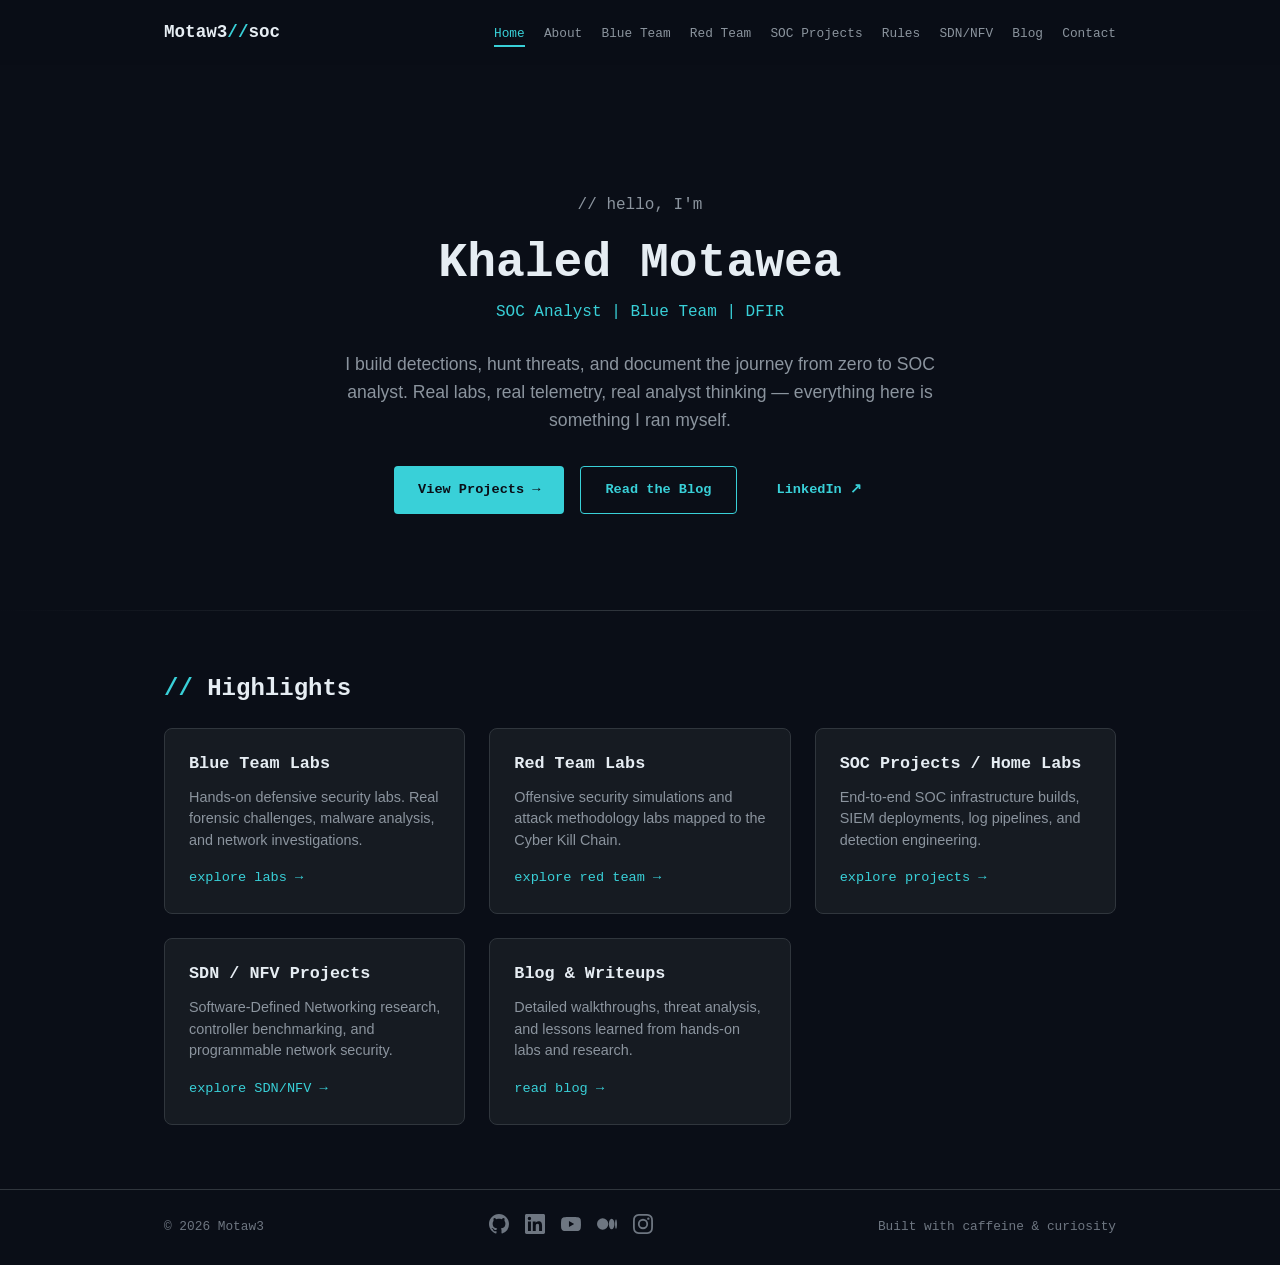
==== commit c2b5ea6b: "Update index.html" ====
--- a/index.html
+++ b/index.html
@@ -23,6 +23,7 @@
                 <li><a href="blue-team.html">Blue Team</a></li>
                 <li><a href="red-team.html">Red Team</a></li>
                 <li><a href="soc-projects.html">SOC Projects</a></li>
+                <li><a href="rules.html">Rules</a></li>
                 <li><a href="sdn-nfv.html">SDN/NFV</a></li>
                 <li><a href="blog.html">Blog</a></li>
                 <li><a href="contact.html">Contact</a></li>
@@ -33,12 +34,14 @@
     <main>
         <section class="hero">
             <div class="container">
-                <h1 class="mono">// Motaw3</h1>
-                <p class="subtitle mono">SOC Analyst | Blue Team Defender | Threat Hunter</p>
-                <p class="tagline">Documenting the journey from zero to SOC analyst. Real SIEM alerts, real triage, real analyst thinking — not just answers.</p>
+                <p class="hero-hello mono">// hello, I'm</p>
+                <h1 class="mono hero-name">Khaled Motawea</h1>
+                <p class="subtitle mono">SOC Analyst <span class="sep">|</span> Blue Team <span class="sep">|</span> DFIR</p>
+                <p class="tagline">I build detections, hunt threats, and document the journey from zero to SOC analyst. Real labs, real telemetry, real analyst thinking &mdash; everything here is something I ran myself.</p>
                 <div class="hero-cta">
-                    <a href="blue-team.html" class="btn btn-primary">Blue Team Labs →</a>
-                    <a href="soc-projects.html" class="btn btn-outline">SOC Projects</a>
+                    <a href="soc-projects.html" class="btn btn-primary">View Projects &rarr;</a>
+                    <a href="blog.html" class="btn btn-outline">Read the Blog</a>
+                    <a href="https://www.linkedin.com/in/khaled-motawea-0861b1265/" target="_blank" rel="noopener" class="btn btn-outline-purple">LinkedIn &#8599;</a>
                 </div>
             </div>
         </section>
@@ -105,4 +108,4 @@
 
     <script src="main.js"></script>
 </body>
-</html>+</html>
--- a/style.css
+++ b/style.css
@@ -20,6 +20,9 @@
     --accent-red-glow: rgba(248, 81, 73, 0.3);
     --accent-green: #3fb950;
     --accent-yellow: #d29922;
+    --accent-orange: #ff9d42;
+    --accent-blue: #58a6ff;
+    --accent-gold: #f0c419;
     --font-body: -apple-system, BlinkMacSystemFont, "Segoe UI", Roboto, "Helvetica Neue", Arial, sans-serif;
     --font-mono: "JetBrains Mono", "Fira Code", "SF Mono", Monaco, "Cascadia Code", Consolas, monospace;
     --radius: 8px;
@@ -1072,3 +1075,530 @@
     max-width: 600px;
     margin: 0 auto;
 }
+
+/* ============================================
+   RULES PAGE (MITRE ATT&CK Detection Library)
+   ============================================ */
+
+.rules-page-header p {
+    max-width: 720px;
+}
+
+.rules-section {
+    padding: 1rem 0 4rem;
+}
+
+.rules-layout {
+    max-width: 1200px;
+    display: grid;
+    grid-template-columns: 260px 1fr;
+    gap: 2rem;
+    align-items: start;
+}
+
+/* --- Sidebar / MITRE technique tabs --- */
+.rules-sidebar {
+    position: sticky;
+    top: 84px;
+    display: flex;
+    flex-direction: column;
+    gap: 0.35rem;
+    max-height: calc(100vh - 100px);
+    overflow-y: auto;
+    padding-right: 0.5rem;
+    border-right: 1px solid var(--border-color);
+}
+
+.mitre-group {
+    margin-top: 1rem;
+}
+
+.mitre-group:first-child {
+    margin-top: 0.5rem;
+}
+
+.mitre-group-title {
+    font-family: var(--font-mono);
+    font-size: 0.7rem;
+    text-transform: uppercase;
+    letter-spacing: 0.06em;
+    color: var(--text-muted);
+    padding: 0.35rem 0.6rem;
+    margin-bottom: 0.25rem;
+}
+
+.mitre-tab {
+    display: flex;
+    align-items: center;
+    gap: 0.5rem;
+    width: 100%;
+    text-align: left;
+    background: transparent;
+    border: 1px solid transparent;
+    border-left: 2px solid transparent;
+    border-radius: var(--radius-sm);
+    padding: 0.5rem 0.6rem;
+    cursor: pointer;
+    color: var(--text-secondary);
+    transition: var(--transition);
+    font-family: var(--font-body);
+}
+
+.mitre-tab:hover {
+    background: var(--bg-hover);
+    color: var(--text-primary);
+}
+
+.mitre-tab.active {
+    background: var(--bg-card);
+    color: var(--text-primary);
+    border-color: var(--border-color);
+}
+
+.mitre-tab-id {
+    font-family: var(--font-mono);
+    font-size: 0.75rem;
+    font-weight: 700;
+    color: var(--accent-cyan);
+    flex-shrink: 0;
+    min-width: 58px;
+}
+
+.mitre-tab-name {
+    font-size: 0.78rem;
+    flex-grow: 1;
+    line-height: 1.25;
+}
+
+.mitre-tab-count {
+    font-family: var(--font-mono);
+    font-size: 0.65rem;
+    color: var(--text-muted);
+    background: var(--bg-hover);
+    border-radius: 999px;
+    padding: 0.05rem 0.4rem;
+    flex-shrink: 0;
+}
+
+.mitre-tab-all {
+    margin-bottom: 0.5rem;
+    border-bottom: 1px solid var(--border-color);
+    padding-bottom: 0.6rem;
+}
+
+.mitre-tab-all .mitre-tab-id {
+    color: var(--accent-gold);
+}
+
+/* left accent border per tactic when active */
+.mitre-tab.active.tactic-border-cyan   { border-left-color: var(--accent-cyan); }
+.mitre-tab.active.tactic-border-red    { border-left-color: var(--accent-red); }
+.mitre-tab.active.tactic-border-purple { border-left-color: var(--accent-purple); }
+.mitre-tab.active.tactic-border-yellow { border-left-color: var(--accent-yellow); }
+.mitre-tab.active.tactic-border-orange { border-left-color: var(--accent-orange); }
+.mitre-tab.active.tactic-border-green  { border-left-color: var(--accent-green); }
+.mitre-tab.active.tactic-border-blue   { border-left-color: var(--accent-blue); }
+
+/* --- Main rules column --- */
+.rules-main {
+    min-width: 0;
+}
+
+.rules-toolbar {
+    display: flex;
+    align-items: center;
+    justify-content: space-between;
+    flex-wrap: wrap;
+    gap: 0.75rem;
+    margin-bottom: 1.5rem;
+    padding-bottom: 0.75rem;
+    border-bottom: 1px solid var(--border-color);
+}
+
+.rules-active-filter {
+    font-size: 0.85rem;
+    color: var(--text-secondary);
+}
+
+.rules-active-filter strong {
+    color: var(--accent-cyan);
+}
+
+.rules-count {
+    font-size: 0.75rem;
+    color: var(--text-muted);
+}
+
+.rules-list {
+    display: flex;
+    flex-direction: column;
+    gap: 1.25rem;
+}
+
+/* --- Rule card --- */
+.rule-card {
+    background: var(--bg-card);
+    border: 1px solid var(--border-color);
+    border-radius: var(--radius);
+    padding: 1.5rem;
+    transition: var(--transition);
+}
+
+.rule-card:hover {
+    border-color: var(--border-light);
+    box-shadow: var(--shadow);
+}
+
+.rule-card-header {
+    display: flex;
+    justify-content: space-between;
+    align-items: flex-start;
+    gap: 1rem;
+    flex-wrap: wrap;
+    margin-bottom: 0.5rem;
+}
+
+.rule-card-titles {
+    display: flex;
+    flex-direction: column;
+    gap: 0.15rem;
+}
+
+.rule-number {
+    font-size: 0.7rem;
+    color: var(--text-muted);
+    letter-spacing: 0.05em;
+}
+
+.rule-card h3 {
+    font-size: 1.05rem;
+    line-height: 1.35;
+}
+
+.rule-card-badges {
+    display: flex;
+    gap: 0.5rem;
+    flex-shrink: 0;
+}
+
+.badge-mitre {
+    font-family: var(--font-mono);
+    font-size: 0.7rem;
+    font-weight: 700;
+    padding: 0.2rem 0.55rem;
+    border-radius: var(--radius-sm);
+    white-space: nowrap;
+    height: fit-content;
+}
+
+.tactic-badge-cyan   { background: rgba(57, 208, 216, 0.12); color: var(--accent-cyan);   border: 1px solid rgba(57, 208, 216, 0.3); }
+.tactic-badge-red    { background: rgba(248, 81, 73, 0.12);  color: var(--accent-red);    border: 1px solid rgba(248, 81, 73, 0.3); }
+.tactic-badge-purple { background: rgba(124, 58, 237, 0.12); color: var(--accent-purple); border: 1px solid rgba(124, 58, 237, 0.3); }
+.tactic-badge-yellow { background: rgba(210, 153, 34, 0.12); color: var(--accent-yellow); border: 1px solid rgba(210, 153, 34, 0.3); }
+.tactic-badge-orange { background: rgba(255, 157, 66, 0.12); color: var(--accent-orange); border: 1px solid rgba(255, 157, 66, 0.3); }
+.tactic-badge-green  { background: rgba(63, 185, 80, 0.12);  color: var(--accent-green);  border: 1px solid rgba(63, 185, 80, 0.3); }
+.tactic-badge-blue   { background: rgba(88, 166, 255, 0.12); color: var(--accent-blue);   border: 1px solid rgba(88, 166, 255, 0.3); }
+.tactic-badge-gold   { background: rgba(240, 196, 25, 0.15); color: var(--accent-gold);   border: 1px solid rgba(240, 196, 25, 0.4); }
+
+.badge-sev {
+    font-family: var(--font-mono);
+    font-size: 0.7rem;
+    font-weight: 700;
+    padding: 0.2rem 0.55rem;
+    border-radius: var(--radius-sm);
+    white-space: nowrap;
+    height: fit-content;
+}
+
+.sev-low      { background: rgba(139, 148, 158, 0.12); color: var(--text-secondary); border: 1px solid var(--border-color); }
+.sev-medium   { background: rgba(210, 153, 34, 0.12);  color: var(--accent-yellow);  border: 1px solid rgba(210, 153, 34, 0.3); }
+.sev-high     { background: rgba(255, 157, 66, 0.15);  color: var(--accent-orange);  border: 1px solid rgba(255, 157, 66, 0.35); }
+.sev-critical { background: rgba(248, 81, 73, 0.15);   color: var(--accent-red);     border: 1px solid rgba(248, 81, 73, 0.4); }
+
+.rule-card-meta {
+    display: flex;
+    align-items: center;
+    gap: 0.5rem;
+    font-size: 0.78rem;
+    color: var(--text-muted);
+    margin-bottom: 0.75rem;
+    flex-wrap: wrap;
+}
+
+.rule-card-meta .dot {
+    opacity: 0.5;
+}
+
+.tactic-cyan   { color: var(--accent-cyan); }
+.tactic-red    { color: var(--accent-red); }
+.tactic-purple { color: var(--accent-purple); }
+.tactic-yellow { color: var(--accent-yellow); }
+.tactic-orange { color: var(--accent-orange); }
+.tactic-green  { color: var(--accent-green); }
+.tactic-blue   { color: var(--accent-blue); }
+.tactic-gold   { color: var(--accent-gold); }
+
+.sysmon-note {
+    font-family: var(--font-mono);
+    font-size: 0.75rem;
+    color: var(--accent-yellow);
+    background: rgba(210, 153, 34, 0.08);
+    border: 1px solid rgba(210, 153, 34, 0.25);
+    border-radius: var(--radius-sm);
+    padding: 0.5rem 0.75rem;
+    margin-bottom: 0.75rem;
+}
+
+.rule-catches {
+    font-size: 0.92rem;
+    color: var(--text-secondary);
+    margin-bottom: 0.5rem;
+}
+
+.rule-extra-note {
+    font-size: 0.85rem;
+    color: var(--text-muted);
+    font-style: italic;
+    margin-bottom: 0.75rem;
+}
+
+/* --- SPL code block --- */
+.spl-block {
+    margin-top: 0.75rem;
+}
+
+.spl-toolbar {
+    display: flex;
+    align-items: center;
+    justify-content: space-between;
+    background: var(--bg-secondary);
+    border: 1px solid var(--border-color);
+    border-bottom: none;
+    border-radius: var(--radius-sm) var(--radius-sm) 0 0;
+    padding: 0.5rem 0.85rem;
+}
+
+.spl-label {
+    font-size: 0.7rem;
+    color: var(--text-muted);
+    letter-spacing: 0.05em;
+}
+
+.spl-actions {
+    display: flex;
+    gap: 0.5rem;
+}
+
+.spl-btn {
+    font-family: var(--font-mono);
+    font-size: 0.7rem;
+    background: var(--bg-hover);
+    color: var(--text-secondary);
+    border: 1px solid var(--border-color);
+    border-radius: var(--radius-sm);
+    padding: 0.3rem 0.6rem;
+    cursor: pointer;
+    transition: var(--transition);
+}
+
+.spl-btn:hover {
+    border-color: var(--accent-cyan);
+    color: var(--accent-cyan);
+}
+
+.spl-btn.copied {
+    border-color: var(--accent-green);
+    color: var(--accent-green);
+}
+
+.spl-code {
+    background: #000;
+    border: 1px solid var(--border-color);
+    border-radius: 0 0 var(--radius-sm) var(--radius-sm);
+    padding: 1.25rem;
+    overflow-x: auto;
+    margin: 0;
+    max-height: 520px;
+    overflow-y: auto;
+}
+
+.spl-code code {
+    font-family: var(--font-mono);
+    font-size: 0.8rem;
+    color: var(--accent-green);
+    white-space: pre;
+    line-height: 1.6;
+}
+
+/* --- Umbrella correlation search: special highlight --- */
+.umbrella-card {
+    background: linear-gradient(180deg, rgba(240, 196, 25, 0.06), var(--bg-card) 60%);
+    border: 1px solid rgba(240, 196, 25, 0.4);
+    position: relative;
+    overflow: hidden;
+}
+
+.umbrella-card::before {
+    content: '';
+    position: absolute;
+    top: 0;
+    left: 0;
+    width: 100%;
+    height: 3px;
+    background: linear-gradient(90deg, var(--accent-gold), var(--accent-cyan));
+}
+
+.umbrella-card:hover {
+    border-color: var(--accent-gold);
+    box-shadow: 0 8px 24px rgba(240, 196, 25, 0.15);
+}
+
+.umbrella-card .rule-number {
+    color: var(--accent-gold);
+    font-weight: 700;
+}
+
+.umbrella-card .rule-number::before {
+    content: "★ ";
+}
+
+.umbrella-card h3 {
+    color: var(--accent-gold);
+}
+
+/* --- Responsive --- */
+@media (max-width: 900px) {
+    .rules-layout {
+        grid-template-columns: 1fr;
+    }
+
+    .rules-sidebar {
+        position: static;
+        max-height: none;
+        border-right: none;
+        border-bottom: 1px solid var(--border-color);
+        padding-bottom: 1rem;
+        margin-bottom: 1rem;
+        flex-direction: row;
+        flex-wrap: wrap;
+    }
+
+    .mitre-group {
+        width: 100%;
+    }
+}
+
+@media (max-width: 600px) {
+    .rule-card-header {
+        flex-direction: column;
+    }
+
+    .spl-toolbar {
+        flex-direction: column;
+        align-items: flex-start;
+        gap: 0.5rem;
+    }
+}
+
+
+
+/* --- Blog cards --- */
+.blog-list {
+    display: grid;
+    grid-template-columns: repeat(auto-fill, minmax(320px, 1fr));
+    gap: 1.5rem;
+    width: 100%;
+}
+
+.blog-card {
+    background: var(--bg-card);
+    border: 1px solid var(--border-color);
+    border-radius: 12px;
+    padding: 1.5rem;
+    display: flex;
+    flex-direction: column;
+    gap: 1rem;
+    transition: var(--transition);
+}
+
+.blog-card:hover {
+    border-color: var(--accent-cyan);
+    transform: translateY(-2px);
+    box-shadow: var(--shadow);
+}
+
+.blog-card-badge {
+    align-self: flex-start;
+    font-family: var(--font-mono);
+    font-size: 0.75rem;
+    padding: 0.25rem 0.9rem;
+    border-radius: 999px;
+    color: var(--accent-green);
+    background: rgba(63, 185, 80, 0.12);
+    border: 1px solid rgba(63, 185, 80, 0.35);
+}
+
+.blog-card-title {
+    font-size: 1.3rem;
+    line-height: 1.35;
+}
+
+.blog-card-desc {
+    color: var(--text-secondary);
+    font-size: 0.95rem;
+}
+
+.blog-card-tags {
+    display: flex;
+    flex-wrap: wrap;
+    gap: 0.5rem;
+}
+
+.blog-card-tags span {
+    font-family: var(--font-mono);
+    font-size: 0.78rem;
+    padding: 0.3rem 0.7rem;
+    border: 1px solid var(--border-color);
+    border-radius: var(--radius-sm);
+    color: var(--text-secondary);
+    background: var(--bg-secondary);
+    transition: var(--transition);
+}
+
+.blog-card-tags span:hover {
+    border-color: var(--accent-purple);
+    color: var(--accent-purple);
+    background: rgba(124, 58, 237, 0.12);
+    box-shadow: 0 0 12px rgba(124, 58, 237, 0.45);
+}
+
+.blog-card-img {
+    width: calc(100% + 3rem);
+    margin: -1.5rem -1.5rem 0;
+    border-radius: 12px 12px 0 0;
+    display: block;
+}
+
+.blog-card-lesson {
+    color: var(--accent-yellow);
+    font-size: 0.9rem;
+    border-top: 1px solid var(--border-light);
+    padding-top: 1rem;
+    margin-top: auto;
+}
+
+.blog-card-lesson .lesson-label {
+    font-weight: 600;
+}
+
+.blog-card-link {
+    font-family: var(--font-mono);
+    font-size: 0.9rem;
+}
+
+.blog-card-links {
+    display: flex;
+    gap: 24px;
+    flex-wrap: wrap;
+}
+
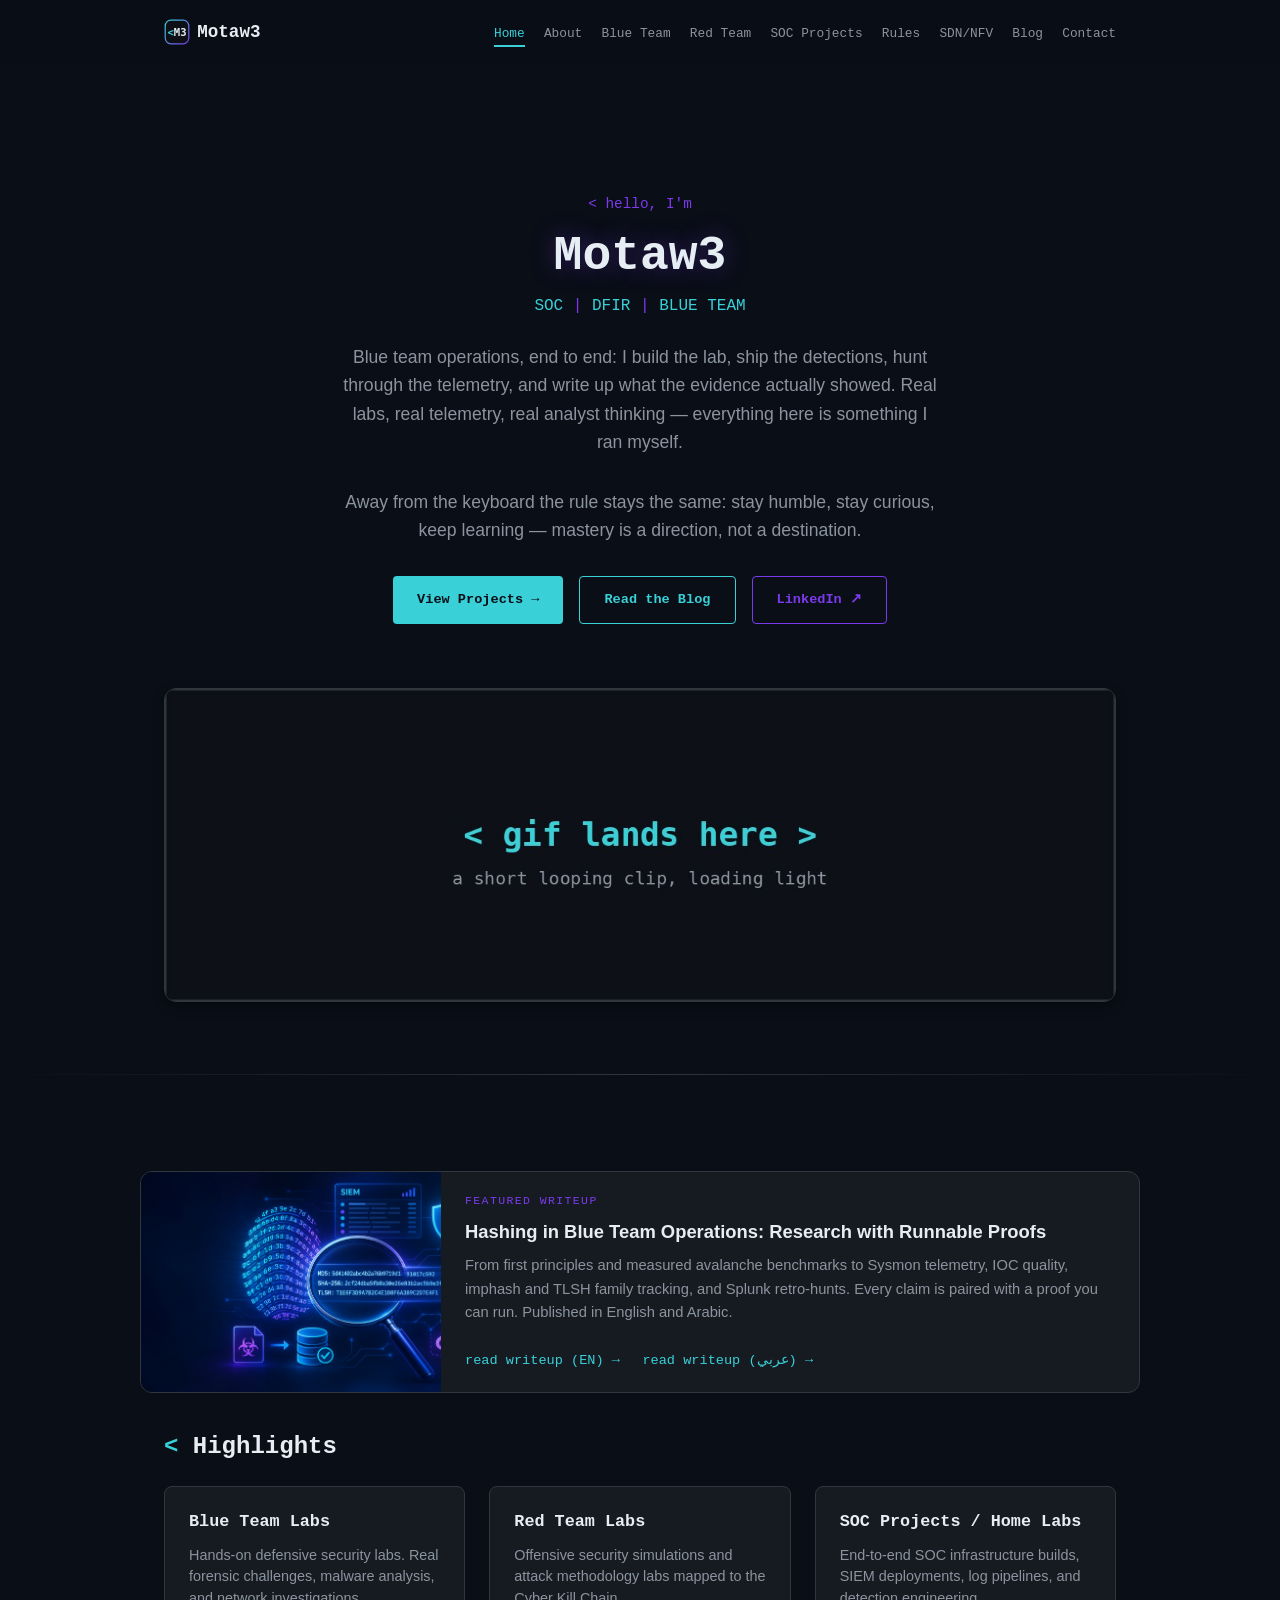
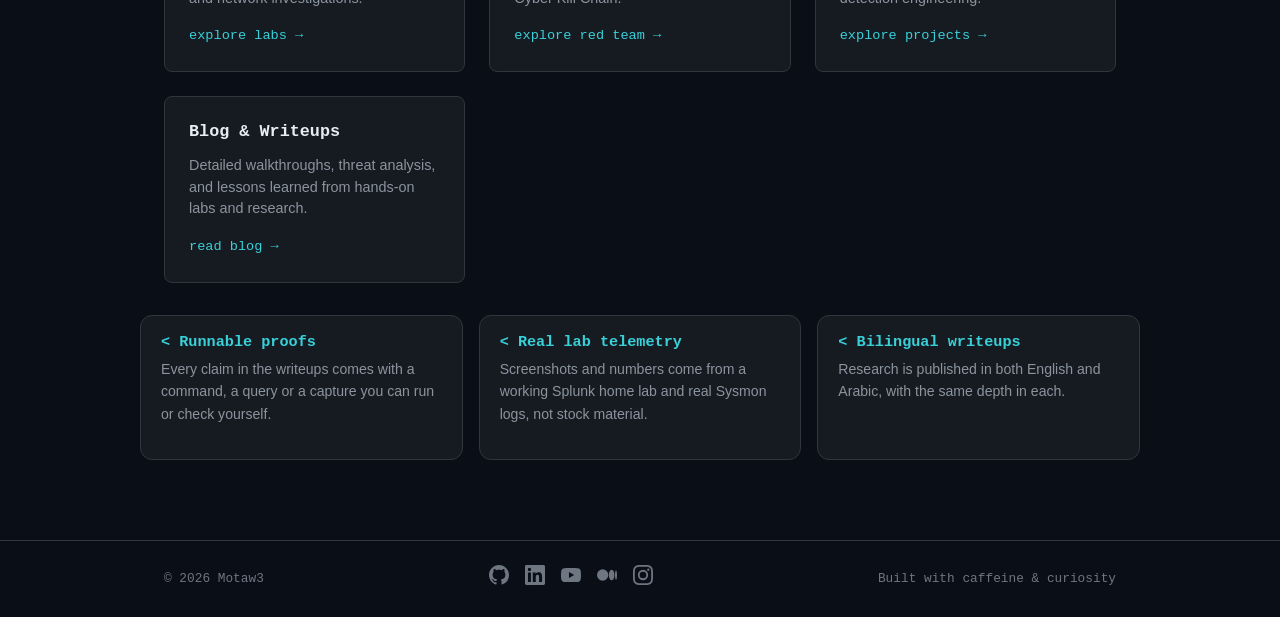
==== commit f8e77c8e: "Home overhaul: Motaw3 brand with < mark, logo+favicon on all pages, new hero copy, featured writeup," ====
--- a/index.html
+++ b/index.html
@@ -6,12 +6,12 @@
     <title>// Motaw3 // SOC Analyst</title>
     <meta name="description" content="SOC Analyst portfolio - Blue team labs, red team projects, SOC home labs, SDN/NFV research, and cybersecurity writeups.">
     <link rel="stylesheet" href="style.css">
-    <link rel="icon" href="data:image/svg+xml,<svg xmlns='http://www.w3.org/2000/svg' viewBox='0 0 100 100'><text y='.9em' font-size='90'>🔒</text></svg>">
+    <link rel="icon" type="image/svg+xml" href="assets/motaw3-logo.svg">
 </head>
 <body>
     <nav class="navbar">
         <div class="container">
-            <a href="index.html" class="logo">Motaw3<span>//</span>soc</a>
+            <a href="index.html" class="logo" aria-label="Motaw3 - home"><img src="assets/motaw3-logo.svg" alt="" class="logo-mark">Motaw3</a>
             <div class="hamburger">
                 <span></span>
                 <span></span>
@@ -34,10 +34,11 @@
     <main>
         <section class="hero">
             <div class="container">
-                <p class="hero-hello mono">// hello, I'm</p>
-                <h1 class="mono hero-name">Khaled Motawea</h1>
-                <p class="subtitle mono">SOC Analyst <span class="sep">|</span> Blue Team <span class="sep">|</span> DFIR</p>
-                <p class="tagline">I build detections, hunt threats, and document the journey from zero to SOC analyst. Real labs, real telemetry, real analyst thinking &mdash; everything here is something I ran myself.</p>
+                <p class="hero-hello mono">&lt; hello, I'm</p>
+                <h1 class="mono hero-name">Motaw3</h1>
+                <p class="subtitle mono">SOC <span class="sep">|</span> DFIR <span class="sep">|</span> BLUE TEAM</p>
+                <p class="tagline">Blue team operations, end to end: I build the lab, ship the detections, hunt through the telemetry, and write up what the evidence actually showed. Real labs, real telemetry, real analyst thinking &mdash; everything here is something I ran myself.</p>
+                <p class="tagline tagline-close">Away from the keyboard the rule stays the same: stay humble, stay curious, keep learning &mdash; mastery is a direction, not a destination.</p>
                 <div class="hero-cta">
                     <a href="soc-projects.html" class="btn btn-primary">View Projects &rarr;</a>
                     <a href="blog.html" class="btn btn-outline">Read the Blog</a>
@@ -46,10 +47,33 @@
             </div>
         </section>
 
+        <section class="gif-break">
+            <div class="container">
+                <figure class="gif-frame">
+                    <img src="assets/luffy-poster.jpg" alt="A short looping clip goes here" loading="lazy">
+                </figure>
+            </div>
+        </section>
+
         <div class="divider"></div>
 
         <section style="padding: 2rem 0;">
-            <div class="container">
+            <div class="container featured-wrap">
+                <div class="featured-writeup">
+                    <img src="assets/hashing/blog-hero-hashing.jpg" alt="Cover artwork of the hashing in blue team operations writeup" loading="lazy">
+                    <div class="featured-body">
+                        <span class="featured-kicker">Featured writeup</span>
+                        <h3>Hashing in Blue Team Operations: Research with Runnable Proofs</h3>
+                        <p>From first principles and measured avalanche benchmarks to Sysmon telemetry, IOC quality, imphash and TLSH family tracking, and Splunk retro-hunts. Every claim is paired with a proof you can run. Published in English and Arabic.</p>
+                        <div class="featured-links">
+                            <a href="hashing-in-security-en.html">read writeup (EN) &rarr;</a>
+                            <a href="hashing-in-security-ar.html">read writeup (&#1593;&#1585;&#1576;&#1610;) &rarr;</a>
+                        </div>
+                    </div>
+                </div>
+            </div>
+
+            <div class="container" style="padding-top: 2.5rem;">
                 <h2 class="section-title">Highlights</h2>
                 <div class="card-grid">
                     <div class="card">
@@ -68,15 +92,27 @@
                         <a href="soc-projects.html" class="read-more">explore projects →</a>
                     </div>
                     <div class="card">
-                        <h3 class="mono">SDN / NFV Projects</h3>
-                        <p>Software-Defined Networking research, controller benchmarking, and programmable network security.</p>
-                        <a href="sdn-nfv.html" class="read-more">explore SDN/NFV →</a>
-                    </div>
-                    <div class="card">
                         <h3 class="mono">Blog & Writeups</h3>
                         <p>Detailed walkthroughs, threat analysis, and lessons learned from hands-on labs and research.</p>
                         <a href="blog.html" class="read-more">read blog →</a>
                     </div>
+                </div>
+            </div>
+        </section>
+
+        <section>
+            <div class="container features-strip">
+                <div class="feature">
+                    <h4>&lt; Runnable proofs</h4>
+                    <p>Every claim in the writeups comes with a command, a query or a capture you can run or check yourself.</p>
+                </div>
+                <div class="feature">
+                    <h4>&lt; Real lab telemetry</h4>
+                    <p>Screenshots and numbers come from a working Splunk home lab and real Sysmon logs, not stock material.</p>
+                </div>
+                <div class="feature">
+                    <h4>&lt; Bilingual writeups</h4>
+                    <p>Research is published in both English and Arabic, with the same depth in each.</p>
                 </div>
             </div>
         </section>
--- a/style.css
+++ b/style.css
@@ -101,7 +101,7 @@
 }
 
 .section-title::before {
-    content: "// ";
+    content: "< ";
     color: var(--accent-cyan);
 }
 
@@ -147,6 +147,15 @@
     font-weight: 600;
     color: var(--text-primary);
     white-space: nowrap;
+    display: inline-flex;
+    align-items: center;
+}
+
+.logo img.logo-mark {
+    height: 26px;
+    width: 26px;
+    margin-right: 0.45rem;
+    display: inline-block;
 }
 
 .logo span {
@@ -218,6 +227,20 @@
     margin-bottom: 0.5rem;
 }
 
+.hero-hello {
+    font-size: 0.9rem;
+    color: var(--accent-purple);
+    margin-bottom: 0.75rem;
+}
+
+.hero-name {
+    text-shadow: 0 0 24px rgba(124, 58, 237, 0.35);
+}
+
+.hero .subtitle .sep {
+    color: var(--accent-purple);
+}
+
 .hero .subtitle {
     font-family: var(--font-mono);
     font-size: 1rem;
@@ -269,6 +292,19 @@
     background: transparent;
     color: var(--accent-cyan);
     border: 1px solid var(--accent-cyan);
+}
+
+.btn-outline-purple {
+    background: transparent;
+    color: var(--accent-purple);
+    border: 1px solid var(--accent-purple);
+}
+
+.btn-outline-purple:hover {
+    background: rgba(124, 58, 237, 0.12);
+    color: var(--accent-purple);
+    transform: translateY(-2px);
+    box-shadow: 0 4px 14px rgba(124, 58, 237, 0.35);
 }
 
 .btn-outline:hover {
@@ -1574,9 +1610,12 @@
 
 .blog-card-img {
     width: calc(100% + 3rem);
+    max-width: none;
     margin: -1.5rem -1.5rem 0;
     border-radius: 12px 12px 0 0;
     display: block;
+    aspect-ratio: 16 / 9;
+    object-fit: cover;
 }
 
 .blog-card-lesson {
@@ -1602,3 +1641,121 @@
     flex-wrap: wrap;
 }
 
+
+
+/* --- Featured writeup banner (home) --- */
+.featured-wrap {
+    padding: 2rem 0 0;
+}
+
+.featured-writeup {
+    display: flex;
+    gap: 1.5rem;
+    background: var(--bg-card);
+    border: 1px solid var(--border-color);
+    border-radius: 12px;
+    overflow: hidden;
+    transition: var(--transition);
+}
+
+.featured-writeup:hover {
+    border-color: var(--accent-purple);
+    box-shadow: 0 0 18px rgba(124, 58, 237, 0.25);
+}
+
+.featured-writeup img {
+    width: 300px;
+    max-width: 42%;
+    object-fit: cover;
+    display: block;
+}
+
+.featured-body {
+    padding: 1.25rem 1.25rem 1.25rem 0;
+    display: flex;
+    flex-direction: column;
+    gap: 0.6rem;
+}
+
+.featured-kicker {
+    font-family: var(--font-mono);
+    color: var(--accent-purple);
+    font-size: 0.72rem;
+    letter-spacing: 0.12em;
+    text-transform: uppercase;
+}
+
+.featured-body h3 {
+    font-size: 1.15rem;
+    line-height: 1.35;
+}
+
+.featured-body p {
+    color: var(--text-secondary);
+    font-size: 0.92rem;
+}
+
+.featured-links {
+    display: flex;
+    gap: 1.4rem;
+    font-family: var(--font-mono);
+    font-size: 0.85rem;
+    margin-top: auto;
+}
+
+@media (max-width: 640px) {
+    .featured-writeup { flex-direction: column; }
+    .featured-writeup img { width: 100%; max-width: 100%; }
+    .featured-body { padding: 0 1.25rem 1.25rem; }
+}
+
+/* --- GIF break (home) --- */
+.gif-break {
+    padding: 0 0 2.5rem;
+}
+
+.gif-frame {
+    border: 1px solid var(--border-color);
+    border-radius: 12px;
+    overflow: hidden;
+    box-shadow: var(--shadow);
+}
+
+.gif-frame img,
+.gif-frame video {
+    display: block;
+    width: 100%;
+    max-width: none;
+}
+
+/* --- Features strip (home) --- */
+.features-strip {
+    display: grid;
+    grid-template-columns: repeat(auto-fit, minmax(220px, 1fr));
+    gap: 1rem;
+    padding: 0 0 3rem;
+}
+
+.feature {
+    background: var(--bg-card);
+    border: 1px solid var(--border-color);
+    border-radius: 12px;
+    padding: 1.1rem 1.25rem;
+    transition: var(--transition);
+}
+
+.feature:hover {
+    border-color: var(--accent-purple);
+}
+
+.feature h4 {
+    font-family: var(--font-mono);
+    font-size: 0.95rem;
+    color: var(--accent-cyan);
+    margin-bottom: 0.4rem;
+}
+
+.feature p {
+    color: var(--text-secondary);
+    font-size: 0.88rem;
+}
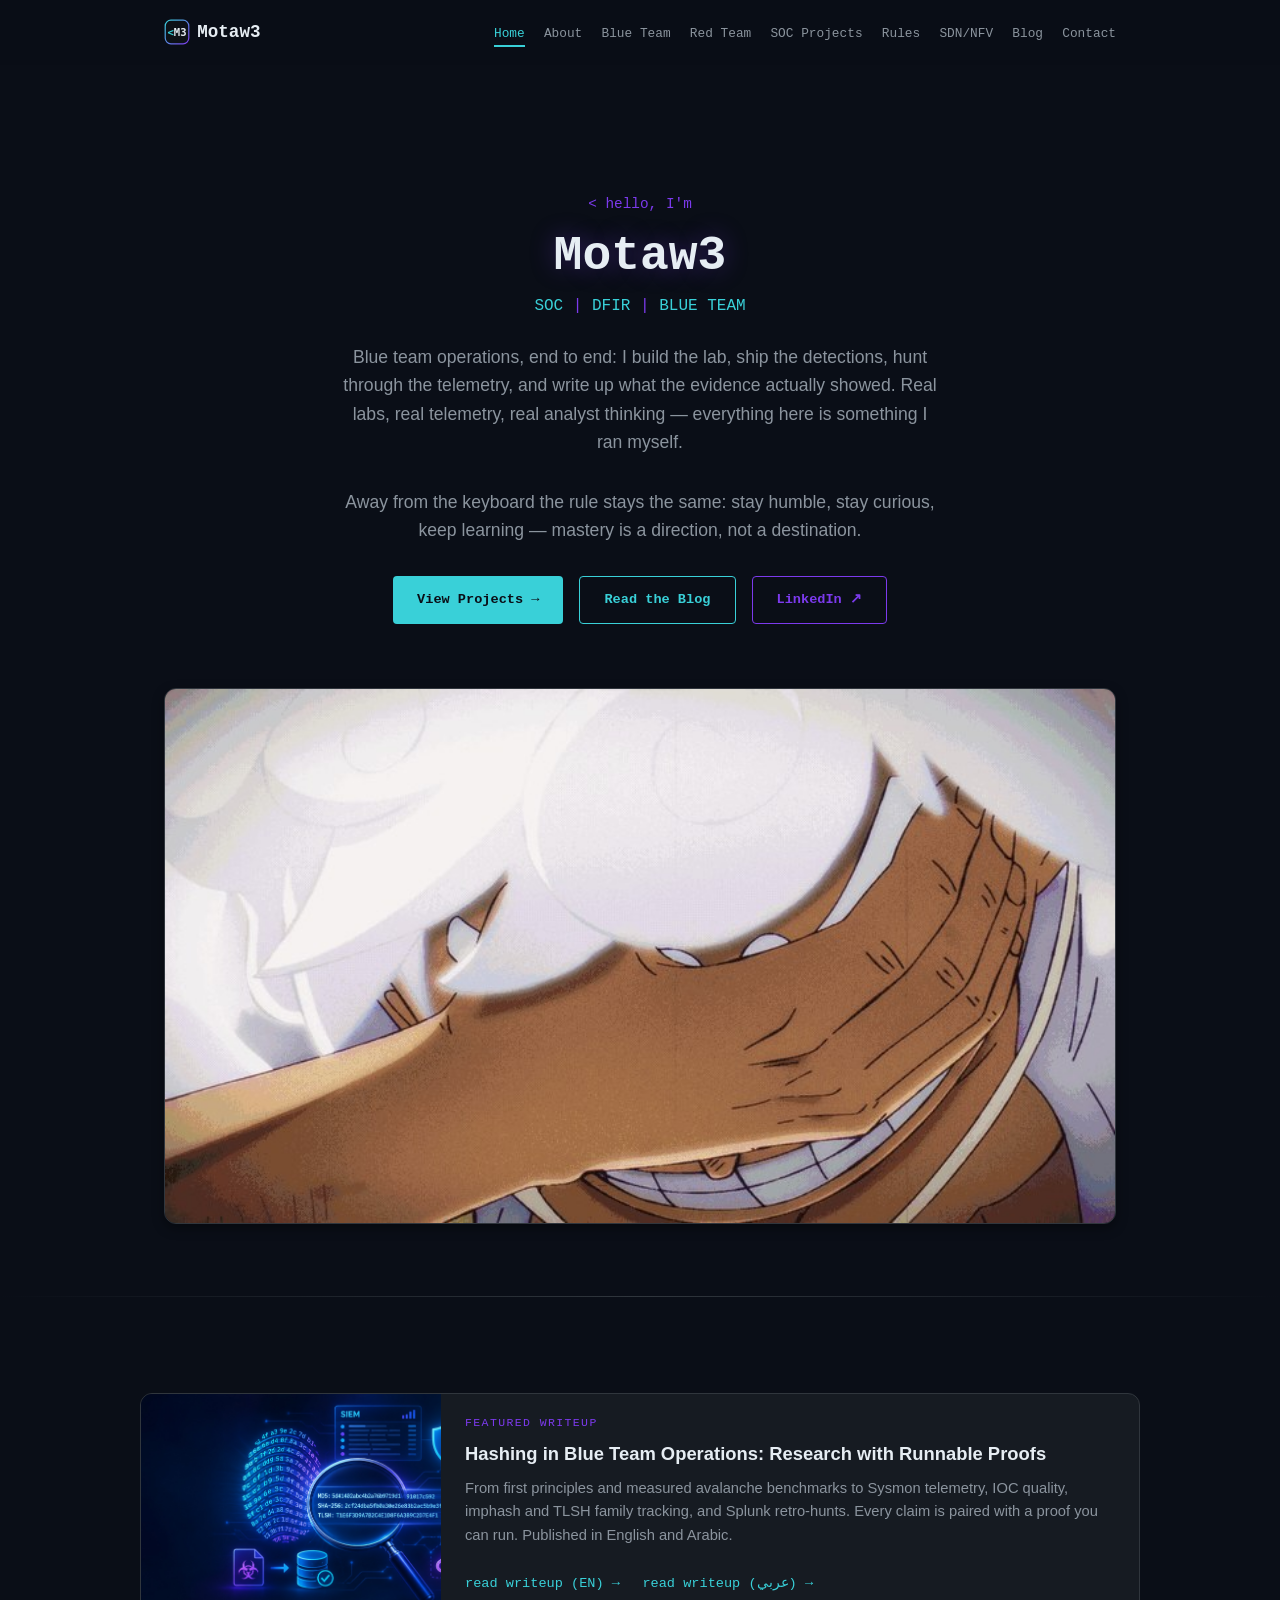
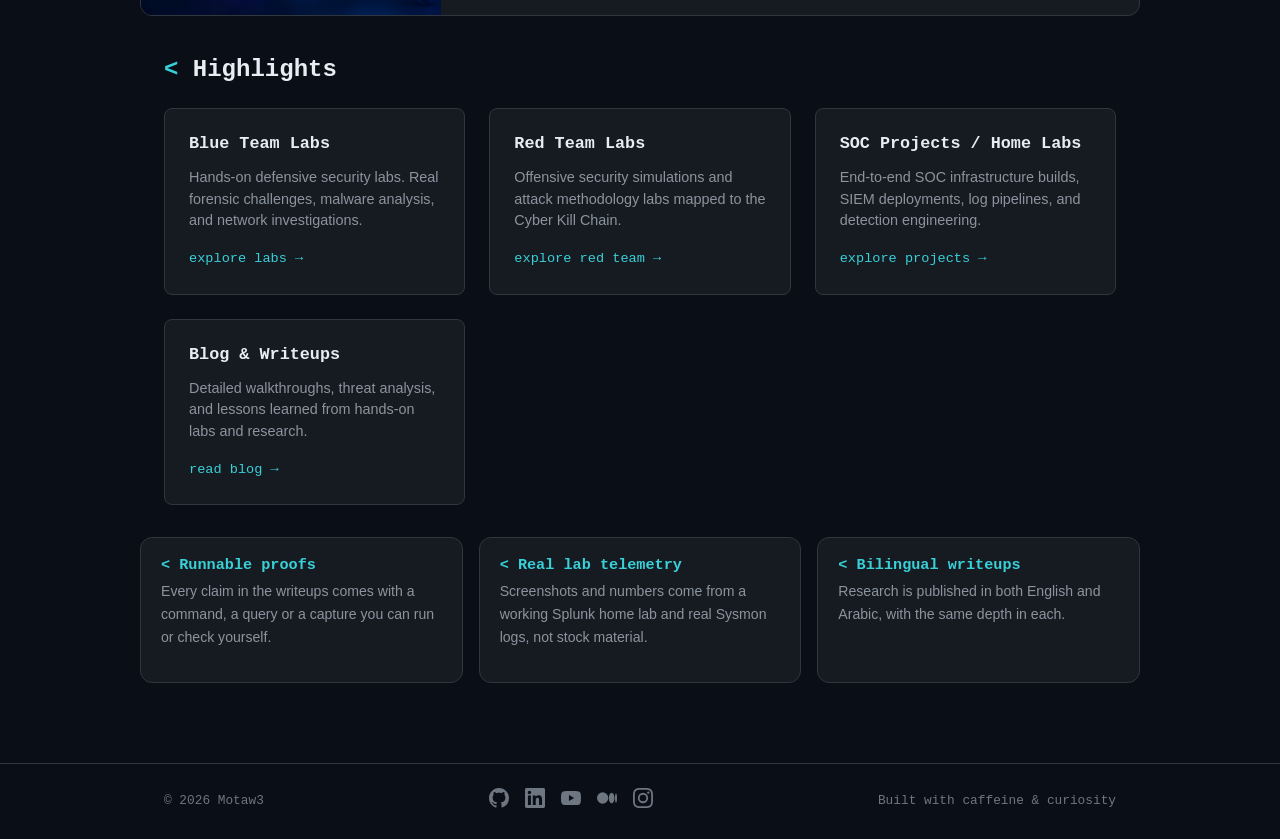
==== commit ac36432b: "GIF slot: One Piece clip as muted autoplay loop (mp4 + gif fallback), poster from first frame" ====
--- a/index.html
+++ b/index.html
@@ -50,7 +50,10 @@
         <section class="gif-break">
             <div class="container">
                 <figure class="gif-frame">
-                    <img src="assets/luffy-poster.jpg" alt="A short looping clip goes here" loading="lazy">
+                    <video autoplay muted loop playsinline preload="none" poster="assets/luffy-poster.jpg" aria-label="One Piece - Luffy clip">
+                        <source src="assets/onepiece.mp4" type="video/mp4">
+                        <img src="assets/onepiece.gif" alt="One Piece - Luffy clip" loading="lazy">
+                    </video>
                 </figure>
             </div>
         </section>
--- a/style.css
+++ b/style.css
@@ -1759,3 +1759,8 @@
     color: var(--text-secondary);
     font-size: 0.88rem;
 }
+
+.tagline-close {
+    margin-top: -1.2rem;
+    font-size: 1rem;
+}
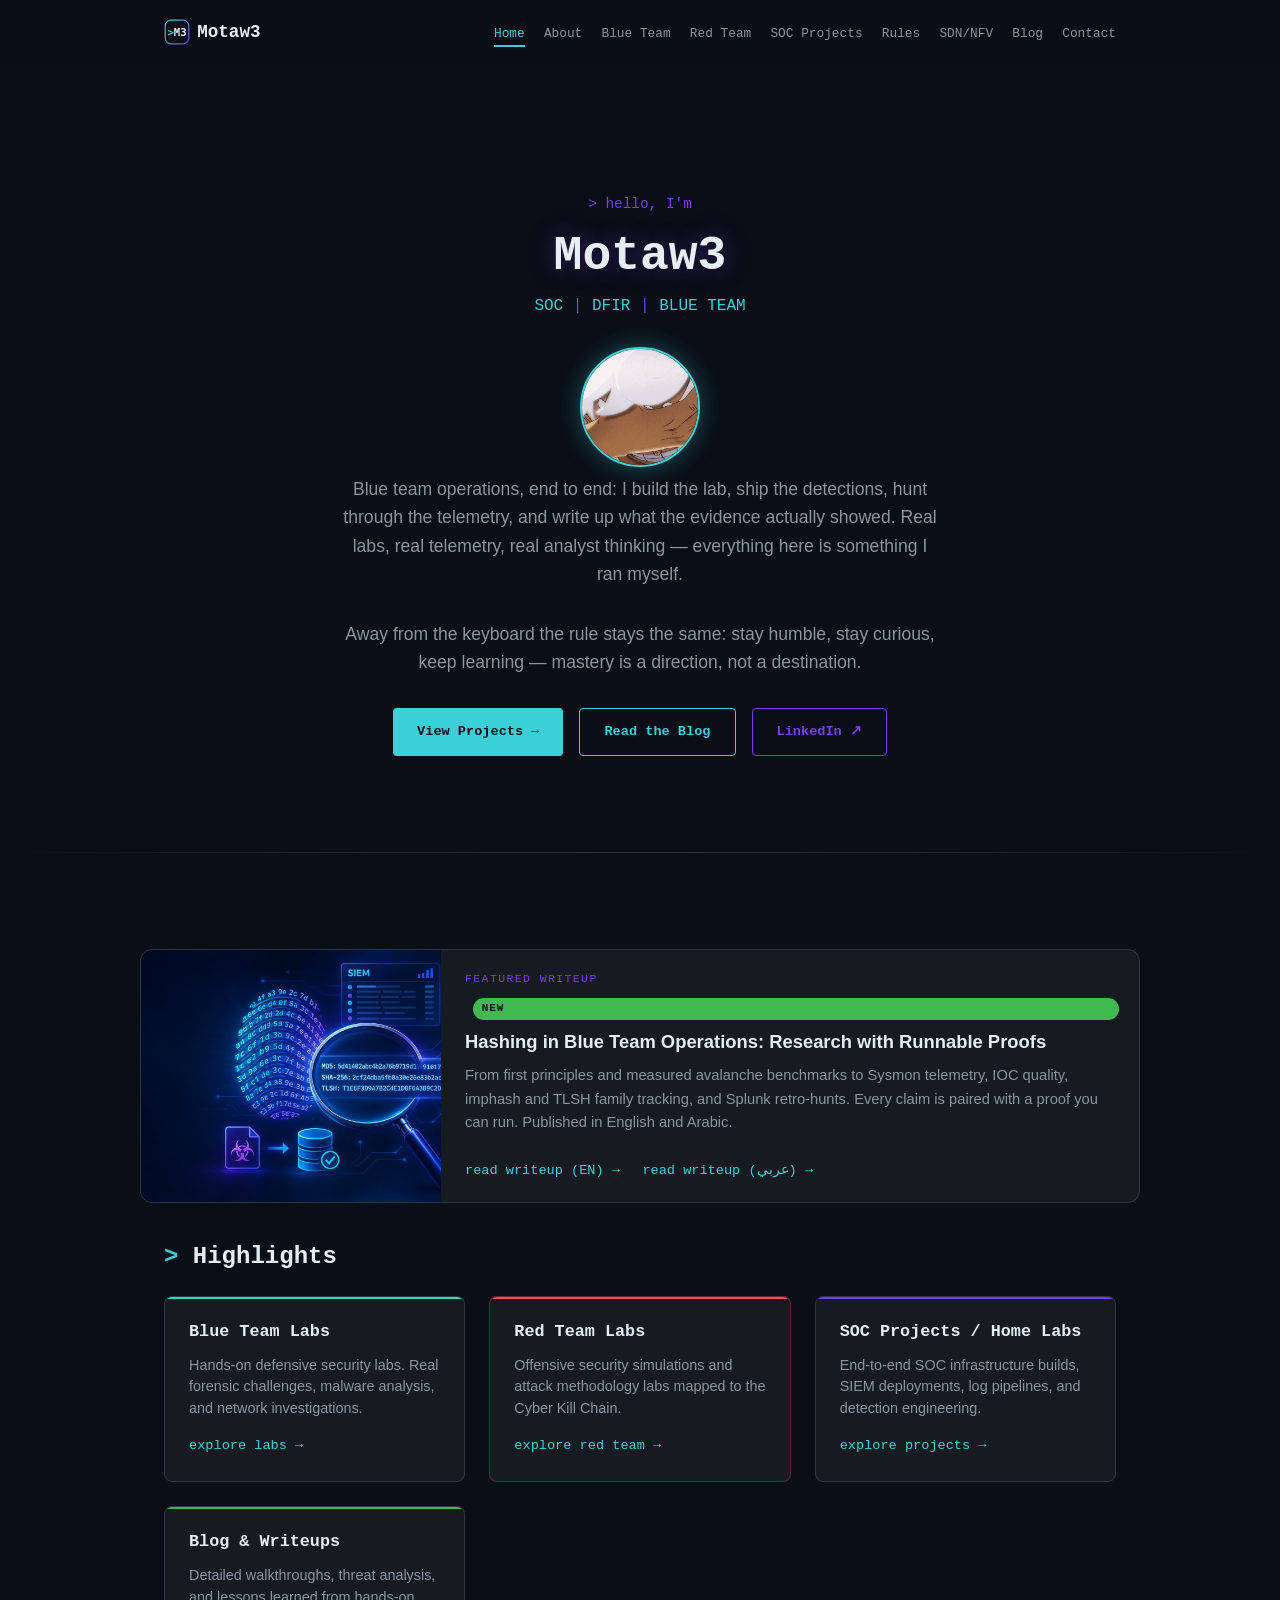
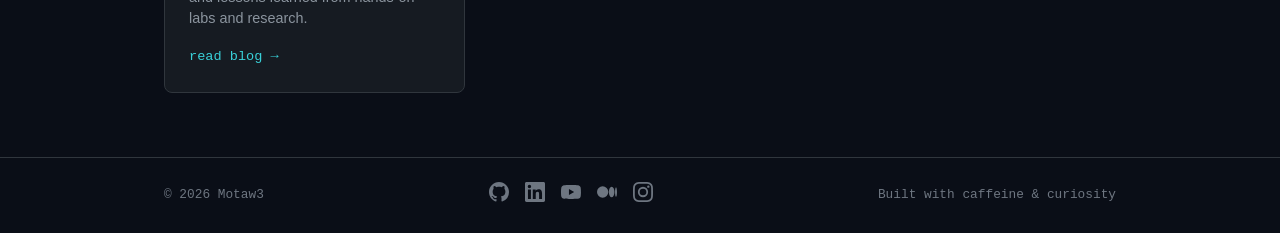
==== commit d8276014: "Home pass 2: circular hero clip under subtitle, flip < to > everywhere, category-colored highlight c" ====
--- a/index.html
+++ b/index.html
@@ -3,8 +3,9 @@
 <head>
     <meta charset="UTF-8">
     <meta name="viewport" content="width=device-width, initial-scale=1.0">
-    <title>// Motaw3 // SOC Analyst</title>
+    <title>> Motaw3 > SOC Analyst</title>
     <meta name="description" content="SOC Analyst portfolio - Blue team labs, red team projects, SOC home labs, SDN/NFV research, and cybersecurity writeups.">
+    <link rel="preload" href="style.css" as="style">
     <link rel="stylesheet" href="style.css">
     <link rel="icon" type="image/svg+xml" href="assets/motaw3-logo.svg">
 </head>
@@ -34,9 +35,15 @@
     <main>
         <section class="hero">
             <div class="container">
-                <p class="hero-hello mono">&lt; hello, I'm</p>
+                <p class="hero-hello mono">&gt; hello, I'm</p>
                 <h1 class="mono hero-name">Motaw3</h1>
                 <p class="subtitle mono">SOC <span class="sep">|</span> DFIR <span class="sep">|</span> BLUE TEAM</p>
+                <figure class="hero-clip">
+                    <video autoplay muted loop playsinline poster="assets/luffy-poster.jpg" aria-label="One Piece - Luffy clip">
+                        <source src="assets/onepiece.mp4" type="video/mp4">
+                        <img src="assets/onepiece.gif" alt="One Piece - Luffy clip">
+                    </video>
+                </figure>
                 <p class="tagline">Blue team operations, end to end: I build the lab, ship the detections, hunt through the telemetry, and write up what the evidence actually showed. Real labs, real telemetry, real analyst thinking &mdash; everything here is something I ran myself.</p>
                 <p class="tagline tagline-close">Away from the keyboard the rule stays the same: stay humble, stay curious, keep learning &mdash; mastery is a direction, not a destination.</p>
                 <div class="hero-cta">
@@ -47,17 +54,6 @@
             </div>
         </section>
 
-        <section class="gif-break">
-            <div class="container">
-                <figure class="gif-frame">
-                    <video autoplay muted loop playsinline preload="none" poster="assets/luffy-poster.jpg" aria-label="One Piece - Luffy clip">
-                        <source src="assets/onepiece.mp4" type="video/mp4">
-                        <img src="assets/onepiece.gif" alt="One Piece - Luffy clip" loading="lazy">
-                    </video>
-                </figure>
-            </div>
-        </section>
-
         <div class="divider"></div>
 
         <section style="padding: 2rem 0;">
@@ -65,7 +61,7 @@
                 <div class="featured-writeup">
                     <img src="assets/hashing/blog-hero-hashing.jpg" alt="Cover artwork of the hashing in blue team operations writeup" loading="lazy">
                     <div class="featured-body">
-                        <span class="featured-kicker">Featured writeup</span>
+                        <span class="featured-kicker">Featured writeup</span><span class="badge-new" data-added="2026-11-28">New</span>
                         <h3>Hashing in Blue Team Operations: Research with Runnable Proofs</h3>
                         <p>From first principles and measured avalanche benchmarks to Sysmon telemetry, IOC quality, imphash and TLSH family tracking, and Splunk retro-hunts. Every claim is paired with a proof you can run. Published in English and Arabic.</p>
                         <div class="featured-links">
@@ -79,22 +75,22 @@
             <div class="container" style="padding-top: 2.5rem;">
                 <h2 class="section-title">Highlights</h2>
                 <div class="card-grid">
-                    <div class="card">
+                    <div class="card card-blue">
                         <h3 class="mono">Blue Team Labs</h3>
                         <p>Hands-on defensive security labs. Real forensic challenges, malware analysis, and network investigations.</p>
                         <a href="blue-team.html" class="read-more">explore labs →</a>
                     </div>
-                    <div class="card">
+                    <div class="card card-red">
                         <h3 class="mono">Red Team Labs</h3>
                         <p>Offensive security simulations and attack methodology labs mapped to the Cyber Kill Chain.</p>
                         <a href="red-team.html" class="read-more">explore red team →</a>
                     </div>
-                    <div class="card">
+                    <div class="card card-purple">
                         <h3 class="mono">SOC Projects / Home Labs</h3>
                         <p>End-to-end SOC infrastructure builds, SIEM deployments, log pipelines, and detection engineering.</p>
                         <a href="soc-projects.html" class="read-more">explore projects →</a>
                     </div>
-                    <div class="card">
+                    <div class="card card-green">
                         <h3 class="mono">Blog & Writeups</h3>
                         <p>Detailed walkthroughs, threat analysis, and lessons learned from hands-on labs and research.</p>
                         <a href="blog.html" class="read-more">read blog →</a>
@@ -103,22 +99,6 @@
             </div>
         </section>
 
-        <section>
-            <div class="container features-strip">
-                <div class="feature">
-                    <h4>&lt; Runnable proofs</h4>
-                    <p>Every claim in the writeups comes with a command, a query or a capture you can run or check yourself.</p>
-                </div>
-                <div class="feature">
-                    <h4>&lt; Real lab telemetry</h4>
-                    <p>Screenshots and numbers come from a working Splunk home lab and real Sysmon logs, not stock material.</p>
-                </div>
-                <div class="feature">
-                    <h4>&lt; Bilingual writeups</h4>
-                    <p>Research is published in both English and Arabic, with the same depth in each.</p>
-                </div>
-            </div>
-        </section>
     </main>
 
     <footer class="footer">
@@ -146,5 +126,18 @@
     </footer>
 
     <script src="main.js"></script>
+    <script>
+        // "New" badges: show only while the item is fresh.
+        // Convention: <span class="badge-new" data-added="YYYY-MM-DD">New</span>
+        // Any new writeup/project/card gets this span with its publish date;
+        // it hides automatically after 30 days.
+        (function () {
+            var DAYS = 30, now = Date.now();
+            document.querySelectorAll('.badge-new[data-added]').forEach(function (b) {
+                var t = Date.parse(b.getAttribute('data-added') + 'T00:00:00');
+                if (isNaN(t) || now - t > DAYS * 864e5) b.classList.add('badge-hidden');
+            });
+        })();
+    </script>
 </body>
 </html>
--- a/style.css
+++ b/style.css
@@ -101,7 +101,7 @@
 }
 
 .section-title::before {
-    content: "< ";
+    content: "> ";
     color: var(--accent-cyan);
 }
 
@@ -1709,58 +1709,70 @@
     .featured-body { padding: 0 1.25rem 1.25rem; }
 }
 
-/* --- GIF break (home) --- */
-.gif-break {
-    padding: 0 0 2.5rem;
-}
-
-.gif-frame {
-    border: 1px solid var(--border-color);
-    border-radius: 12px;
+/* --- Hero clip (circle video under subtitle) --- */
+.hero-clip {
+    width: 120px;
+    height: 120px;
+    margin: 1.75rem auto 0.5rem;
+    border-radius: 50%;
     overflow: hidden;
-    box-shadow: var(--shadow);
-}
-
-.gif-frame img,
-.gif-frame video {
+    border: 2px solid var(--accent-cyan);
+    box-shadow: 0 0 25px rgba(57, 208, 216, 0.35);
+}
+
+.hero-clip video,
+.hero-clip img {
     display: block;
     width: 100%;
+    height: 100%;
+    object-fit: cover;
     max-width: none;
 }
 
-/* --- Features strip (home) --- */
-.features-strip {
-    display: grid;
-    grid-template-columns: repeat(auto-fit, minmax(220px, 1fr));
-    gap: 1rem;
-    padding: 0 0 3rem;
-}
-
-.feature {
-    background: var(--bg-card);
-    border: 1px solid var(--border-color);
-    border-radius: 12px;
-    padding: 1.1rem 1.25rem;
-    transition: var(--transition);
-}
-
-.feature:hover {
-    border-color: var(--accent-purple);
-}
-
-.feature h4 {
-    font-family: var(--font-mono);
-    font-size: 0.95rem;
-    color: var(--accent-cyan);
-    margin-bottom: 0.4rem;
-}
-
-.feature p {
-    color: var(--text-secondary);
-    font-size: 0.88rem;
+@media (max-width: 480px) {
+    .hero-clip { width: 96px; height: 96px; }
 }
 
 .tagline-close {
     margin-top: -1.2rem;
     font-size: 1rem;
 }
+
+/* --- New badge (auto-expires, see script in index.html) --- */
+.badge-new {
+    display: inline-block;
+    font-family: var(--font-mono);
+    font-size: 0.68rem;
+    font-weight: 700;
+    letter-spacing: 1px;
+    text-transform: uppercase;
+    color: #0a0e17;
+    background: var(--accent-green);
+    padding: 0.15rem 0.55rem;
+    border-radius: 20px;
+    vertical-align: middle;
+    margin-left: 0.5rem;
+}
+
+.badge-new.badge-hidden { display: none; }
+
+/* --- Highlight cards: frame color by category --- */
+.card.card-blue::before   { background: var(--accent-cyan);   opacity: 1; }
+.card.card-red::before    { background: var(--accent-red);    opacity: 1; }
+.card.card-purple::before { background: var(--accent-purple); opacity: 1; }
+.card.card-green::before  { background: var(--accent-green);  opacity: 1; }
+
+.card.card-blue:hover   { border-color: var(--accent-cyan); }
+.card.card-red:hover    { border-color: var(--accent-red); }
+.card.card-purple:hover { border-color: var(--accent-purple); }
+.card.card-green:hover  { border-color: var(--accent-green); }
+
+/* --- Smooth page load: dark bg at first paint + light fade-in --- */
+html { background-color: #0a0e17; }
+
+body { animation: page-fade-in 0.25s ease-out; }
+
+@keyframes page-fade-in {
+    from { opacity: 0; }
+    to   { opacity: 1; }
+}
--- a/style.css
+++ b/style.css
@@ -101,7 +101,7 @@
 }
 
 .section-title::before {
-    content: "< ";
+    content: "> ";
     color: var(--accent-cyan);
 }
 
@@ -1709,58 +1709,70 @@
     .featured-body { padding: 0 1.25rem 1.25rem; }
 }
 
-/* --- GIF break (home) --- */
-.gif-break {
-    padding: 0 0 2.5rem;
-}
-
-.gif-frame {
-    border: 1px solid var(--border-color);
-    border-radius: 12px;
+/* --- Hero clip (circle video under subtitle) --- */
+.hero-clip {
+    width: 120px;
+    height: 120px;
+    margin: 1.75rem auto 0.5rem;
+    border-radius: 50%;
     overflow: hidden;
-    box-shadow: var(--shadow);
-}
-
-.gif-frame img,
-.gif-frame video {
+    border: 2px solid var(--accent-cyan);
+    box-shadow: 0 0 25px rgba(57, 208, 216, 0.35);
+}
+
+.hero-clip video,
+.hero-clip img {
     display: block;
     width: 100%;
+    height: 100%;
+    object-fit: cover;
     max-width: none;
 }
 
-/* --- Features strip (home) --- */
-.features-strip {
-    display: grid;
-    grid-template-columns: repeat(auto-fit, minmax(220px, 1fr));
-    gap: 1rem;
-    padding: 0 0 3rem;
-}
-
-.feature {
-    background: var(--bg-card);
-    border: 1px solid var(--border-color);
-    border-radius: 12px;
-    padding: 1.1rem 1.25rem;
-    transition: var(--transition);
-}
-
-.feature:hover {
-    border-color: var(--accent-purple);
-}
-
-.feature h4 {
-    font-family: var(--font-mono);
-    font-size: 0.95rem;
-    color: var(--accent-cyan);
-    margin-bottom: 0.4rem;
-}
-
-.feature p {
-    color: var(--text-secondary);
-    font-size: 0.88rem;
+@media (max-width: 480px) {
+    .hero-clip { width: 96px; height: 96px; }
 }
 
 .tagline-close {
     margin-top: -1.2rem;
     font-size: 1rem;
 }
+
+/* --- New badge (auto-expires, see script in index.html) --- */
+.badge-new {
+    display: inline-block;
+    font-family: var(--font-mono);
+    font-size: 0.68rem;
+    font-weight: 700;
+    letter-spacing: 1px;
+    text-transform: uppercase;
+    color: #0a0e17;
+    background: var(--accent-green);
+    padding: 0.15rem 0.55rem;
+    border-radius: 20px;
+    vertical-align: middle;
+    margin-left: 0.5rem;
+}
+
+.badge-new.badge-hidden { display: none; }
+
+/* --- Highlight cards: frame color by category --- */
+.card.card-blue::before   { background: var(--accent-cyan);   opacity: 1; }
+.card.card-red::before    { background: var(--accent-red);    opacity: 1; }
+.card.card-purple::before { background: var(--accent-purple); opacity: 1; }
+.card.card-green::before  { background: var(--accent-green);  opacity: 1; }
+
+.card.card-blue:hover   { border-color: var(--accent-cyan); }
+.card.card-red:hover    { border-color: var(--accent-red); }
+.card.card-purple:hover { border-color: var(--accent-purple); }
+.card.card-green:hover  { border-color: var(--accent-green); }
+
+/* --- Smooth page load: dark bg at first paint + light fade-in --- */
+html { background-color: #0a0e17; }
+
+body { animation: page-fade-in 0.25s ease-out; }
+
+@keyframes page-fade-in {
+    from { opacity: 0; }
+    to   { opacity: 1; }
+}
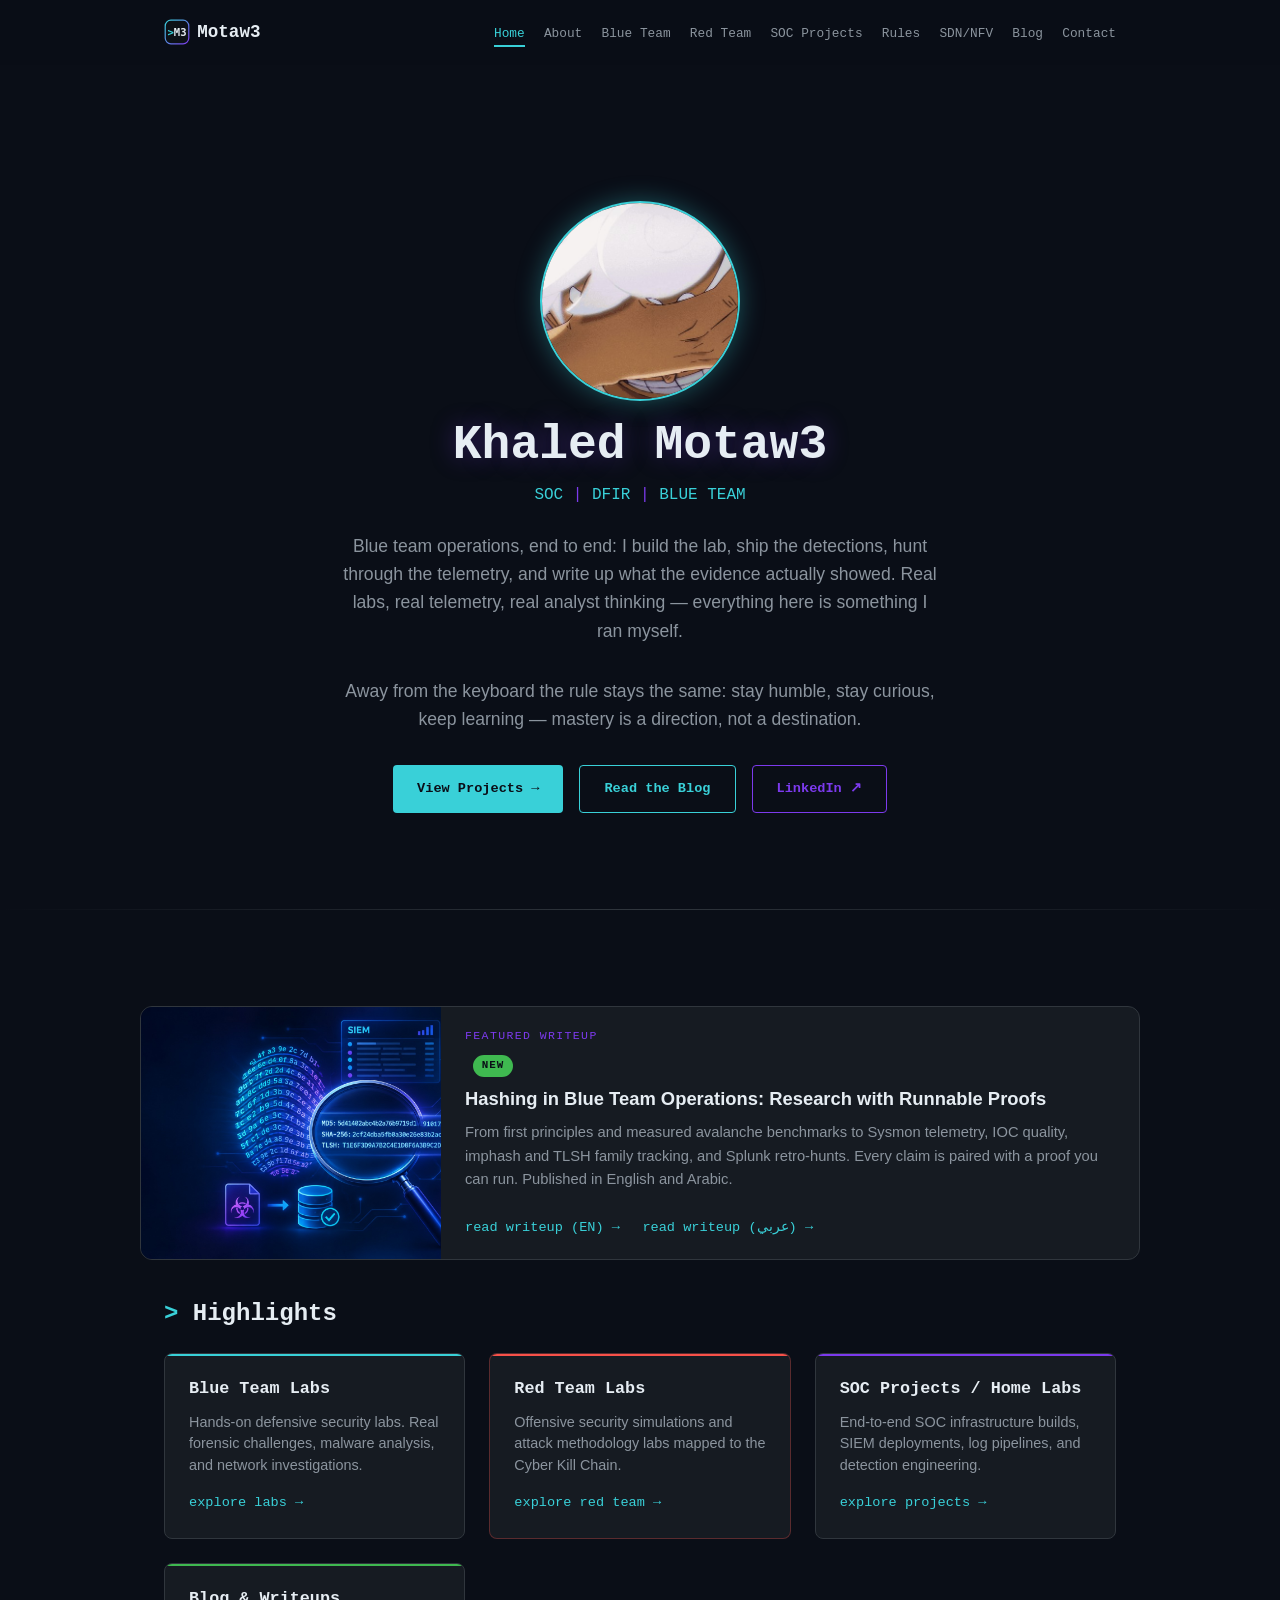
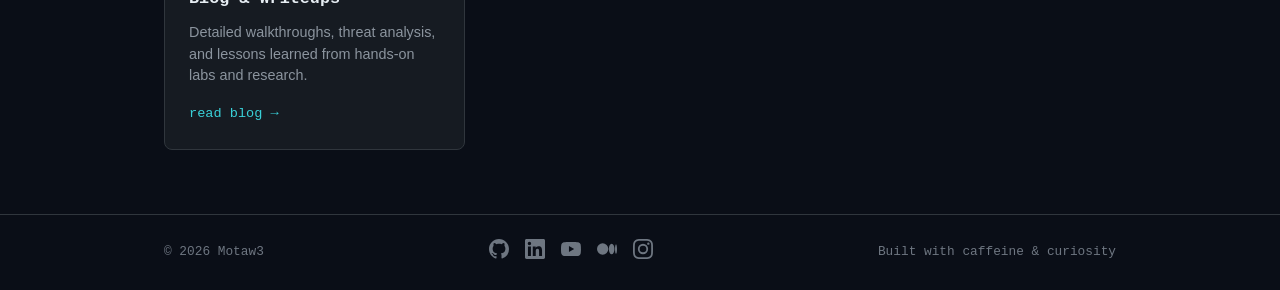
==== commit f69ce410: "Hero: clip circle first at 200px, name Khaled Motaw3, drop hello line. Page transitions: full-screen" ====
--- a/index.html
+++ b/index.html
@@ -35,15 +35,14 @@
     <main>
         <section class="hero">
             <div class="container">
-                <p class="hero-hello mono">&gt; hello, I'm</p>
-                <h1 class="mono hero-name">Motaw3</h1>
-                <p class="subtitle mono">SOC <span class="sep">|</span> DFIR <span class="sep">|</span> BLUE TEAM</p>
                 <figure class="hero-clip">
                     <video autoplay muted loop playsinline poster="assets/luffy-poster.jpg" aria-label="One Piece - Luffy clip">
                         <source src="assets/onepiece.mp4" type="video/mp4">
                         <img src="assets/onepiece.gif" alt="One Piece - Luffy clip">
                     </video>
                 </figure>
+                <h1 class="mono hero-name">Khaled Motaw3</h1>
+                <p class="subtitle mono">SOC <span class="sep">|</span> DFIR <span class="sep">|</span> BLUE TEAM</p>
                 <p class="tagline">Blue team operations, end to end: I build the lab, ship the detections, hunt through the telemetry, and write up what the evidence actually showed. Real labs, real telemetry, real analyst thinking &mdash; everything here is something I ran myself.</p>
                 <p class="tagline tagline-close">Away from the keyboard the rule stays the same: stay humble, stay curious, keep learning &mdash; mastery is a direction, not a destination.</p>
                 <div class="hero-cta">
--- a/style.css
+++ b/style.css
@@ -1711,9 +1711,9 @@
 
 /* --- Hero clip (circle video under subtitle) --- */
 .hero-clip {
-    width: 120px;
-    height: 120px;
-    margin: 1.75rem auto 0.5rem;
+    width: 200px;
+    height: 200px;
+    margin: 0.5rem auto 1rem;
     border-radius: 50%;
     overflow: hidden;
     border: 2px solid var(--accent-cyan);
@@ -1730,7 +1730,7 @@
 }
 
 @media (max-width: 480px) {
-    .hero-clip { width: 96px; height: 96px; }
+    .hero-clip { width: 160px; height: 160px; }
 }
 
 .tagline-close {
@@ -1741,6 +1741,7 @@
 /* --- New badge (auto-expires, see script in index.html) --- */
 .badge-new {
     display: inline-block;
+    align-self: flex-start;
     font-family: var(--font-mono);
     font-size: 0.68rem;
     font-weight: 700;
@@ -1776,3 +1777,81 @@
     from { opacity: 0; }
     to   { opacity: 1; }
 }
+
+/* --- Page transition overlay (montage style) --- */
+.page-transition {
+    position: fixed;
+    inset: 0;
+    z-index: 9999;
+    display: flex;
+    align-items: center;
+    justify-content: center;
+    background: #0a0e17;
+    opacity: 0;
+    pointer-events: none;
+    visibility: hidden;
+}
+
+.page-transition.pt-active {
+    opacity: 1;
+    visibility: visible;
+    pointer-events: all;
+    transition: opacity 0.28s ease-in;
+}
+
+.page-transition.pt-leaving {
+    opacity: 0;
+    visibility: visible;
+    transition: opacity 0.32s ease-out;
+}
+
+.page-transition .pt-art {
+    position: absolute;
+    inset: 0;
+    width: 100%;
+    height: 100%;
+    object-fit: cover;
+    opacity: 0;
+    transform: scale(1.08);
+}
+
+.page-transition.pt-active .pt-art {
+    opacity: 1;
+    transform: scale(1);
+    transition: opacity 0.28s ease-in, transform 0.6s ease-out;
+}
+
+.page-transition.pt-leaving .pt-art {
+    opacity: 0;
+    transform: scale(0.98);
+    transition: opacity 0.32s ease-out, transform 0.32s ease-out;
+}
+
+.page-transition .pt-mark {
+    position: relative;
+    z-index: 1;
+    font-family: var(--font-mono);
+    font-size: 1.1rem;
+    font-weight: 700;
+    color: #e6edf3;
+    background: rgba(10, 14, 23, 0.55);
+    border: 1px solid var(--accent-cyan);
+    border-radius: 10px;
+    padding: 0.4rem 0.8rem;
+    text-shadow: 0 0 12px rgba(57, 208, 216, 0.6);
+    animation: pt-pulse 0.9s ease-in-out infinite alternate;
+}
+
+.page-transition .pt-mark .pt-gt { color: var(--accent-cyan); }
+
+@keyframes pt-pulse {
+    from { box-shadow: 0 0 8px rgba(57, 208, 216, 0.25); }
+    to   { box-shadow: 0 0 22px rgba(57, 208, 216, 0.55); }
+}
+
+@media (prefers-reduced-motion: reduce) {
+    .page-transition, .page-transition .pt-art, .page-transition .pt-mark {
+        transition: none !important;
+        animation: none !important;
+    }
+}
--- a/style.css
+++ b/style.css
@@ -1711,9 +1711,9 @@
 
 /* --- Hero clip (circle video under subtitle) --- */
 .hero-clip {
-    width: 120px;
-    height: 120px;
-    margin: 1.75rem auto 0.5rem;
+    width: 200px;
+    height: 200px;
+    margin: 0.5rem auto 1rem;
     border-radius: 50%;
     overflow: hidden;
     border: 2px solid var(--accent-cyan);
@@ -1730,7 +1730,7 @@
 }
 
 @media (max-width: 480px) {
-    .hero-clip { width: 96px; height: 96px; }
+    .hero-clip { width: 160px; height: 160px; }
 }
 
 .tagline-close {
@@ -1741,6 +1741,7 @@
 /* --- New badge (auto-expires, see script in index.html) --- */
 .badge-new {
     display: inline-block;
+    align-self: flex-start;
     font-family: var(--font-mono);
     font-size: 0.68rem;
     font-weight: 700;
@@ -1776,3 +1777,81 @@
     from { opacity: 0; }
     to   { opacity: 1; }
 }
+
+/* --- Page transition overlay (montage style) --- */
+.page-transition {
+    position: fixed;
+    inset: 0;
+    z-index: 9999;
+    display: flex;
+    align-items: center;
+    justify-content: center;
+    background: #0a0e17;
+    opacity: 0;
+    pointer-events: none;
+    visibility: hidden;
+}
+
+.page-transition.pt-active {
+    opacity: 1;
+    visibility: visible;
+    pointer-events: all;
+    transition: opacity 0.28s ease-in;
+}
+
+.page-transition.pt-leaving {
+    opacity: 0;
+    visibility: visible;
+    transition: opacity 0.32s ease-out;
+}
+
+.page-transition .pt-art {
+    position: absolute;
+    inset: 0;
+    width: 100%;
+    height: 100%;
+    object-fit: cover;
+    opacity: 0;
+    transform: scale(1.08);
+}
+
+.page-transition.pt-active .pt-art {
+    opacity: 1;
+    transform: scale(1);
+    transition: opacity 0.28s ease-in, transform 0.6s ease-out;
+}
+
+.page-transition.pt-leaving .pt-art {
+    opacity: 0;
+    transform: scale(0.98);
+    transition: opacity 0.32s ease-out, transform 0.32s ease-out;
+}
+
+.page-transition .pt-mark {
+    position: relative;
+    z-index: 1;
+    font-family: var(--font-mono);
+    font-size: 1.1rem;
+    font-weight: 700;
+    color: #e6edf3;
+    background: rgba(10, 14, 23, 0.55);
+    border: 1px solid var(--accent-cyan);
+    border-radius: 10px;
+    padding: 0.4rem 0.8rem;
+    text-shadow: 0 0 12px rgba(57, 208, 216, 0.6);
+    animation: pt-pulse 0.9s ease-in-out infinite alternate;
+}
+
+.page-transition .pt-mark .pt-gt { color: var(--accent-cyan); }
+
+@keyframes pt-pulse {
+    from { box-shadow: 0 0 8px rgba(57, 208, 216, 0.25); }
+    to   { box-shadow: 0 0 22px rgba(57, 208, 216, 0.55); }
+}
+
+@media (prefers-reduced-motion: reduce) {
+    .page-transition, .page-transition .pt-art, .page-transition .pt-mark {
+        transition: none !important;
+        animation: none !important;
+    }
+}
